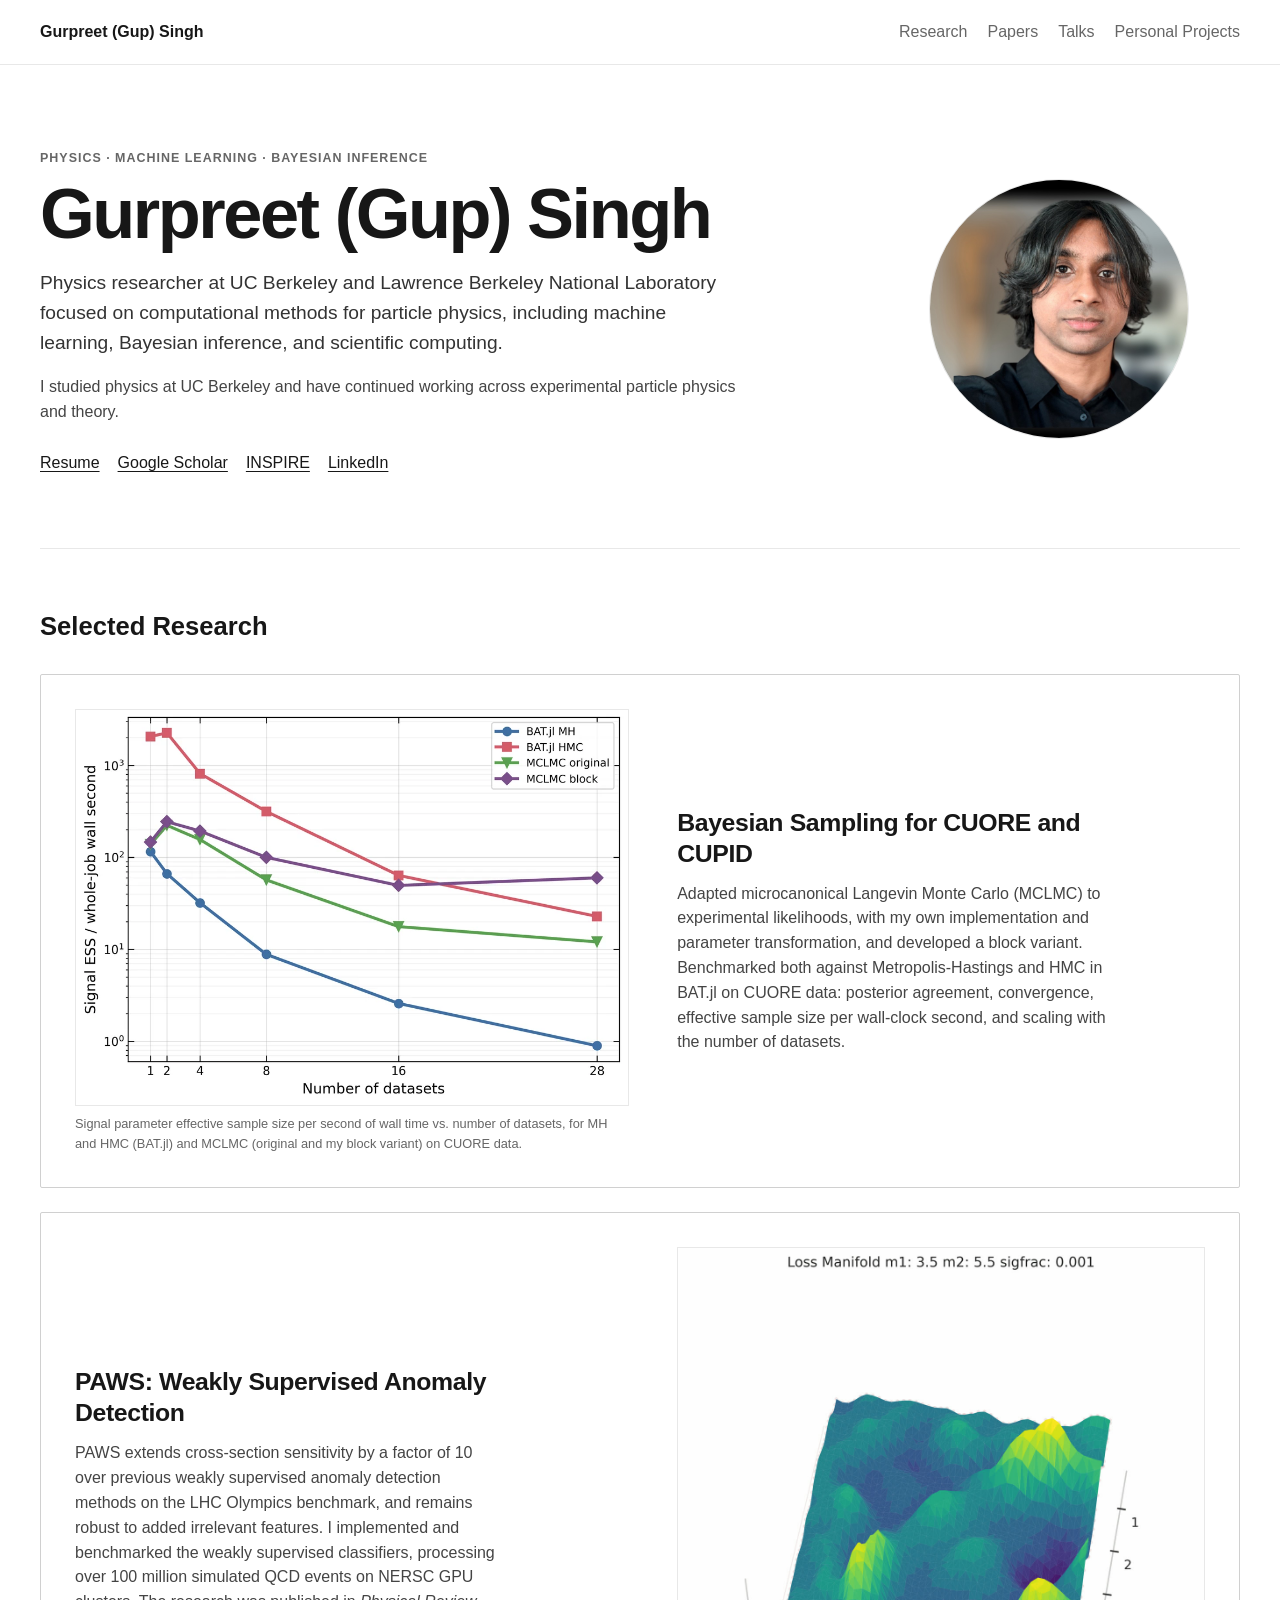
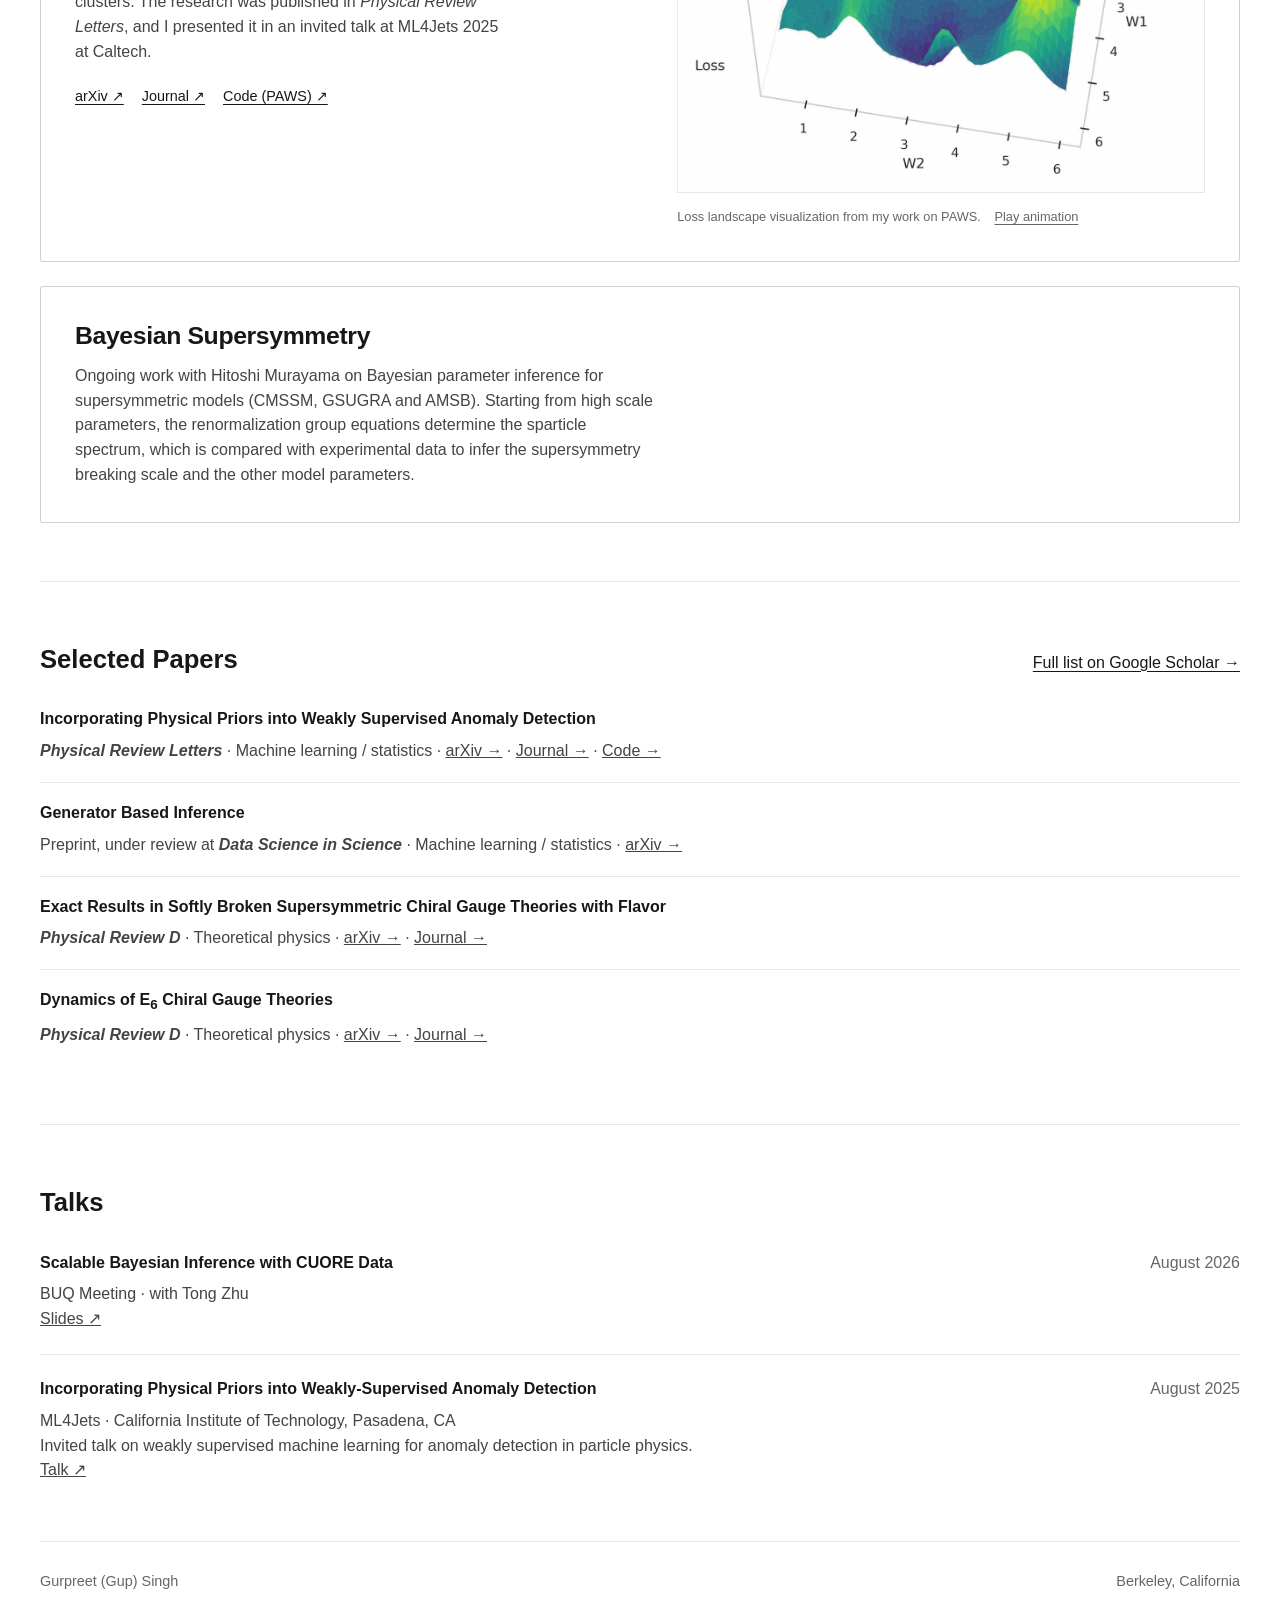
==== index.html @ 2a0e3ff2 "Update homepage: intro, research blocks, paper links, talks" ====
<!doctype html>
<html lang="en">
<head>
  <meta charset="utf-8">
  <meta name="viewport" content="width=device-width, initial-scale=1">
  <title>Gurpreet (Gup) Singh</title>
  <meta name="description" content="Gurpreet (Gup) Singh — physics researcher working on machine learning, Bayesian inference, and scientific computing.">
  <link rel="stylesheet" href="styles.css">
</head>
<body>
  <header class="site-header">
    <div class="wrap nav">
      <a class="name" href="index.html">Gurpreet (Gup) Singh</a>
      <nav>
        <a href="#research">Research</a>
        <a href="#publications">Papers</a>
        <a href="#talks">Talks</a>
        <a href="projects.html">Personal Projects</a>
      </nav>
    </div>
  </header>

  <main>
    <section class="hero wrap">
      <div class="hero-text">
        <p class="eyebrow">Physics · Machine Learning · Bayesian Inference</p>
        <h1>Gurpreet (Gup) Singh</h1>
        <p class="lede">Physics researcher at UC Berkeley and Lawrence Berkeley National Laboratory focused on computational methods for particle physics, including machine learning, Bayesian inference, and scientific computing.</p>
        <p class="bio">I studied physics at UC Berkeley and have continued working across experimental particle physics and theory.</p>
        <div class="links">
          <a href="resume.pdf">Resume</a>
          <a href="https://scholar.google.com/citations?user=t5-7yvoAAAAJ&hl=en" target="_blank" rel="noreferrer">Google Scholar</a>
          <a href="https://inspirehep.net/authors/2796874?ui-citation-summary=true" target="_blank" rel="noreferrer">INSPIRE</a>
          <a href="https://www.linkedin.com/in/gupsingh/" target="_blank" rel="noreferrer">LinkedIn</a>
        </div>
      </div>
      <div class="portrait-wrap">
        <img class="portrait" src="assets/profile_picture.jpeg" alt="Gurpreet (Gup) Singh">
      </div>
    </section>

    <section class="section wrap" id="research">
      <h2>Selected Research</h2>
      <div class="research-list">
        <article class="research-item">
          <figure class="research-media research-media-figure">
            <picture>
              <source srcset="assets/cupid-scaling.webp" type="image/webp">
              <img src="assets/cupid-scaling.png" alt="Log-scale plot of signal effective sample size per wall-clock second against number of datasets (1 to 28) for four samplers. HMC is highest up to 16 datasets, the MCLMC block variant is the flattest and highest at 28, and Metropolis–Hastings is lowest throughout." width="1000" height="714" loading="lazy">
            </picture>
            <figcaption>Signal parameter effective sample size per second of wall time vs. number of datasets, for MH and HMC (BAT.jl) and MCLMC (original and my block variant) on CUORE data.</figcaption>
          </figure>
          <div class="research-copy">
            <h3>Bayesian Sampling for CUORE and CUPID</h3>
            <p>Adapted microcanonical Langevin Monte Carlo (MCLMC) to experimental likelihoods, with my own implementation and parameter transformation, and developed a block variant. Benchmarked both against Metropolis-Hastings and HMC in BAT.jl on CUORE data: posterior agreement, convergence, effective sample size per wall-clock second, and scaling with the number of datasets.</p>
          </div>
        </article>

        <article class="research-item research-item-reverse">
          <figure class="research-media research-media-figure">
            <video id="paws-fig" autoplay muted loop playsinline preload="metadata" poster="assets/paws-loss-landscape-poster.jpg" width="1200" height="1240" aria-label="Loss-landscape visualization from my work on PAWS: a 3D loss surface over weights W1 and W2.">
              <source src="assets/paws-loss-landscape.mp4" type="video/mp4">
            </video>
            <figcaption>Loss landscape visualization from my work on PAWS.
              <button type="button" id="paws-toggle" aria-pressed="false">Pause animation</button>
            </figcaption>
          </figure>
          <div class="research-copy">
            <h3>PAWS: Weakly Supervised Anomaly Detection</h3>
            <p>PAWS extends cross-section sensitivity by a factor of 10 over previous weakly supervised anomaly detection methods on the LHC Olympics benchmark, and remains robust to added irrelevant features. I implemented and benchmarked the weakly supervised classifiers, processing over 100 million simulated QCD events on NERSC GPU clusters. The research was published in <em>Physical Review Letters</em>, and I presented it in an invited talk at ML4Jets 2025 at Caltech.</p>
            <div class="research-links">
              <a href="https://arxiv.org/abs/2405.08889" target="_blank" rel="noreferrer">arXiv ↗</a>
              <a href="https://journals.aps.org/prl/abstract/10.1103/8259-wt5p" target="_blank" rel="noreferrer">Journal ↗</a>
              <a href="https://github.com/stanford-ai4physics/PAWS" target="_blank" rel="noreferrer">Code (PAWS) ↗</a>
            </div>
          </div>
        </article>

        <article class="research-item research-item-text">
          <div class="research-copy">
            <h3>Bayesian Supersymmetry</h3>
            <p>Ongoing work with Hitoshi Murayama on Bayesian parameter inference for supersymmetric models (CMSSM, GSUGRA and AMSB). Starting from high scale parameters, the renormalization group equations determine the sparticle spectrum, which is compared with experimental data to infer the supersymmetry breaking scale and the other model parameters.</p>
          </div>
        </article>
      </div>
    </section>

    <section class="section wrap" id="publications">
      <div class="section-heading">
        <h2>Selected Papers</h2>
        <a class="small-link" href="https://scholar.google.com/citations?user=t5-7yvoAAAAJ&hl=en" target="_blank" rel="noreferrer">Full list on Google Scholar →</a>
      </div>
      <div class="pub-list">
        <article class="pub">
          <h3>Incorporating Physical Priors into Weakly Supervised Anomaly Detection</h3>
          <p><strong><em>Physical Review Letters</em></strong> · Machine learning / statistics · <a href="https://arxiv.org/abs/2405.08889" target="_blank" rel="noreferrer">arXiv →</a> · <a href="https://journals.aps.org/prl/abstract/10.1103/8259-wt5p" target="_blank" rel="noreferrer">Journal →</a> · <a href="https://github.com/stanford-ai4physics/PAWS" target="_blank" rel="noreferrer">Code →</a></p>
        </article>
        <article class="pub">
          <h3>Generator Based Inference</h3>
          <p>Preprint, under review at <strong><em>Data Science in Science</em></strong> · Machine learning / statistics · <a href="https://arxiv.org/abs/2506.00119" target="_blank" rel="noreferrer">arXiv →</a></p>
        </article>
        <article class="pub">
          <h3>Exact Results in Softly Broken Supersymmetric Chiral Gauge Theories with Flavor</h3>
          <p><strong><em>Physical Review D</em></strong> · Theoretical physics · <a href="https://arxiv.org/pdf/2503.08772" target="_blank" rel="noreferrer">arXiv →</a> · <a href="https://journals.aps.org/prd/abstract/10.1103/wvb3-gybj" target="_blank" rel="noreferrer">Journal →</a></p>
        </article>
        <article class="pub">
          <h3>Dynamics of E<sub>6</sub> Chiral Gauge Theories</h3>
          <p><strong><em>Physical Review D</em></strong> · Theoretical physics · <a href="https://arxiv.org/pdf/2505.07931" target="_blank" rel="noreferrer">arXiv →</a> · <a href="https://journals.aps.org/prd/abstract/10.1103/cksl-66x7" target="_blank" rel="noreferrer">Journal →</a></p>
        </article>
      </div>
    </section>

    <section class="section wrap" id="talks">
      <h2>Talks</h2>
      <article class="talk">
        <div>
          <h3>Scalable Bayesian Inference with CUORE Data</h3>
          <p>BUQ Meeting · with Tong Zhu</p>
          <p><a href="https://conferences.lbl.gov/event/2545/contributions/12421/attachments/6417/6991/BUQ_2608.pdf" target="_blank" rel="noreferrer">Slides ↗</a></p>
        </div>
        <time datetime="2026-08">August 2026</time>
      </article>
      <article class="talk">
        <div>
          <h3>Incorporating Physical Priors into Weakly-Supervised Anomaly Detection</h3>
          <p>ML4Jets · California Institute of Technology, Pasadena, CA</p>
          <p>Invited talk on weakly supervised machine learning for anomaly detection in particle physics.</p>
          <p><a href="https://indico.cern.ch/event/1526677/timetable/?print=1&amp;view=standard#58-incorporating-physical-prio" target="_blank" rel="noreferrer">Talk ↗</a></p>
        </div>
        <time datetime="2025-08">August 2025</time>
      </article>
    </section>

  </main>

  <footer class="wrap footer">
    <span>Gurpreet (Gup) Singh</span>
    <span>Berkeley, California</span>
  </footer>
  <script>
    (function () {
      var video = document.getElementById('paws-fig');
      var btn = document.getElementById('paws-toggle');
      if (!video || !btn) return;
      function sync() {
        var paused = video.paused;
        btn.textContent = paused ? 'Play animation' : 'Pause animation';
        btn.setAttribute('aria-pressed', paused ? 'true' : 'false');
      }
      if (window.matchMedia && matchMedia('(prefers-reduced-motion: reduce)').matches) {
        video.removeAttribute('autoplay');
        video.pause();
      }
      btn.addEventListener('click', function () {
        if (video.paused) { video.play(); } else { video.pause(); }
      });
      video.addEventListener('play', sync);
      video.addEventListener('pause', sync);
      sync();
    })();
  </script>
</body>
</html>
---- styles.css ----
:root{--bg:#fff;--text:#171717;--muted:#666;--line:#e8e8e8;--soft:#f7f7f7;--max:1200px}
*{box-sizing:border-box}html{scroll-behavior:smooth}body{margin:0;background:var(--bg);color:var(--text);font-family:Arial,Helvetica,sans-serif;line-height:1.55}a{color:inherit}.wrap{width:min(calc(100% - 40px),var(--max));margin:0 auto}.site-header{position:sticky;top:0;background:rgba(255,255,255,.94);backdrop-filter:blur(10px);border-bottom:1px solid var(--line);z-index:10}.nav{min-height:64px;display:flex;align-items:center;justify-content:space-between;gap:24px}.name{text-decoration:none;font-weight:700}nav{display:flex;gap:20px;flex-wrap:wrap}nav a{text-decoration:none;color:var(--muted)}nav a:hover,nav a[aria-current=page]{color:var(--text)}.hero{display:grid;grid-template-columns:1.5fr .7fr;gap:64px;align-items:center;padding:84px 0 72px}.eyebrow{margin:0 0 10px;text-transform:uppercase;letter-spacing:.08em;font-size:.78rem;color:var(--muted);font-weight:700}h1{margin:0 0 18px;font-size:clamp(2.5rem,6vw,4.4rem);line-height:1.02;letter-spacing:-.035em}.lede{margin:0;max-width:700px;font-size:1.2rem;color:#333}.links{display:flex;gap:18px;flex-wrap:wrap;margin-top:26px}.links a,.small-link{text-underline-offset:3px}.portrait-wrap{text-align:center}.portrait{width:min(260px,100%);aspect-ratio:1;object-fit:cover;border-radius:50%;border:1px solid var(--line)}.photo-note{margin:10px 0 0;font-size:.76rem;color:var(--muted)}.section{padding:58px 0;border-top:1px solid var(--line)}.section h2{margin:0 0 28px;font-size:1.6rem}.section-heading{display:flex;justify-content:space-between;align-items:baseline;gap:20px}.research-list{display:grid;gap:24px}.research-item{display:grid;grid-template-columns:minmax(0,1.05fr) minmax(0,1fr);gap:48px;align-items:center;padding:34px;border:1px solid #d0d0d0;border-radius:2px}.research-item-reverse .research-media{order:2}.research-media{display:grid;place-items:center;overflow:hidden;aspect-ratio:16/10;background:var(--soft);border:1px solid var(--line);color:var(--muted);font-size:.82rem}.research-media img{display:block;width:100%;height:100%;object-fit:contain}.research-copy{max-width:430px}.research-kicker{margin:0 0 8px;color:var(--muted);font-size:.75rem;font-weight:700;letter-spacing:.08em;text-transform:uppercase}.research-copy h3{margin:0 0 12px;font-size:clamp(1.25rem,2.5vw,1.55rem);line-height:1.25;letter-spacing:-.015em}.research-copy>p:not(.research-kicker){margin:0;color:#444}.research-links{display:flex;gap:18px;flex-wrap:wrap;margin-top:20px;font-size:.9rem}.research-links a{text-underline-offset:3px}.pub h3,.talk h3{margin:0 0 7px;font-size:1rem}.pub p,.talk p{margin:0;color:#444}.pub-list{display:grid}.pub{padding:18px 0;border-top:1px solid var(--line)}.pub:first-child{border-top:0;padding-top:0}.talk{display:flex;justify-content:space-between;gap:30px}.talk time{white-space:nowrap;color:var(--muted)}.bio{max-width:760px;font-size:1.08rem;margin:0}.projects-main{min-height:calc(100vh - 150px);padding:96px 0}.projects-main h1{margin-bottom:40px}.coming-soon{max-width:680px;padding:34px;border:1px solid var(--line);background:var(--soft);border-radius:12px}.coming-soon h2{margin-top:0}.button-link{display:inline-block;margin-top:12px;text-underline-offset:3px}.footer{padding:28px 0 40px;border-top:1px solid var(--line);display:flex;justify-content:space-between;gap:20px;color:var(--muted);font-size:.9rem}@media(max-width:760px){.nav{align-items:flex-start;flex-direction:column;padding:14px 0}.hero{grid-template-columns:1fr;gap:36px;padding-top:56px}.portrait-wrap{order:-1;text-align:left}.portrait{width:160px}.research-item{grid-template-columns:1fr;gap:24px;padding:22px}.research-item-reverse .research-media{order:0}.research-copy{max-width:none}.section-heading,.talk,.footer{flex-direction:column;align-items:flex-start}}
.hero-text .bio{max-width:700px;margin:18px 0 0;font-size:1rem;color:#444}
.research-media-figure{margin:0;display:block;aspect-ratio:auto;background:#fff;border:0;text-align:left}
.research-media-figure img,.research-media-figure video{width:100%;height:auto;max-height:560px;object-fit:contain;border:1px solid var(--line)}
.research-media-figure figcaption{margin-top:8px;font-size:.8rem;color:var(--muted)}
.research-media-figure button{margin-left:10px;padding:0;border:0;background:none;font:inherit;color:inherit;text-decoration:underline;text-underline-offset:3px;cursor:pointer}
.talk+.talk{margin-top:22px;padding-top:22px;border-top:1px solid var(--line)}
.research-item-text{display:block}.research-item-text .research-copy{max-width:65ch}
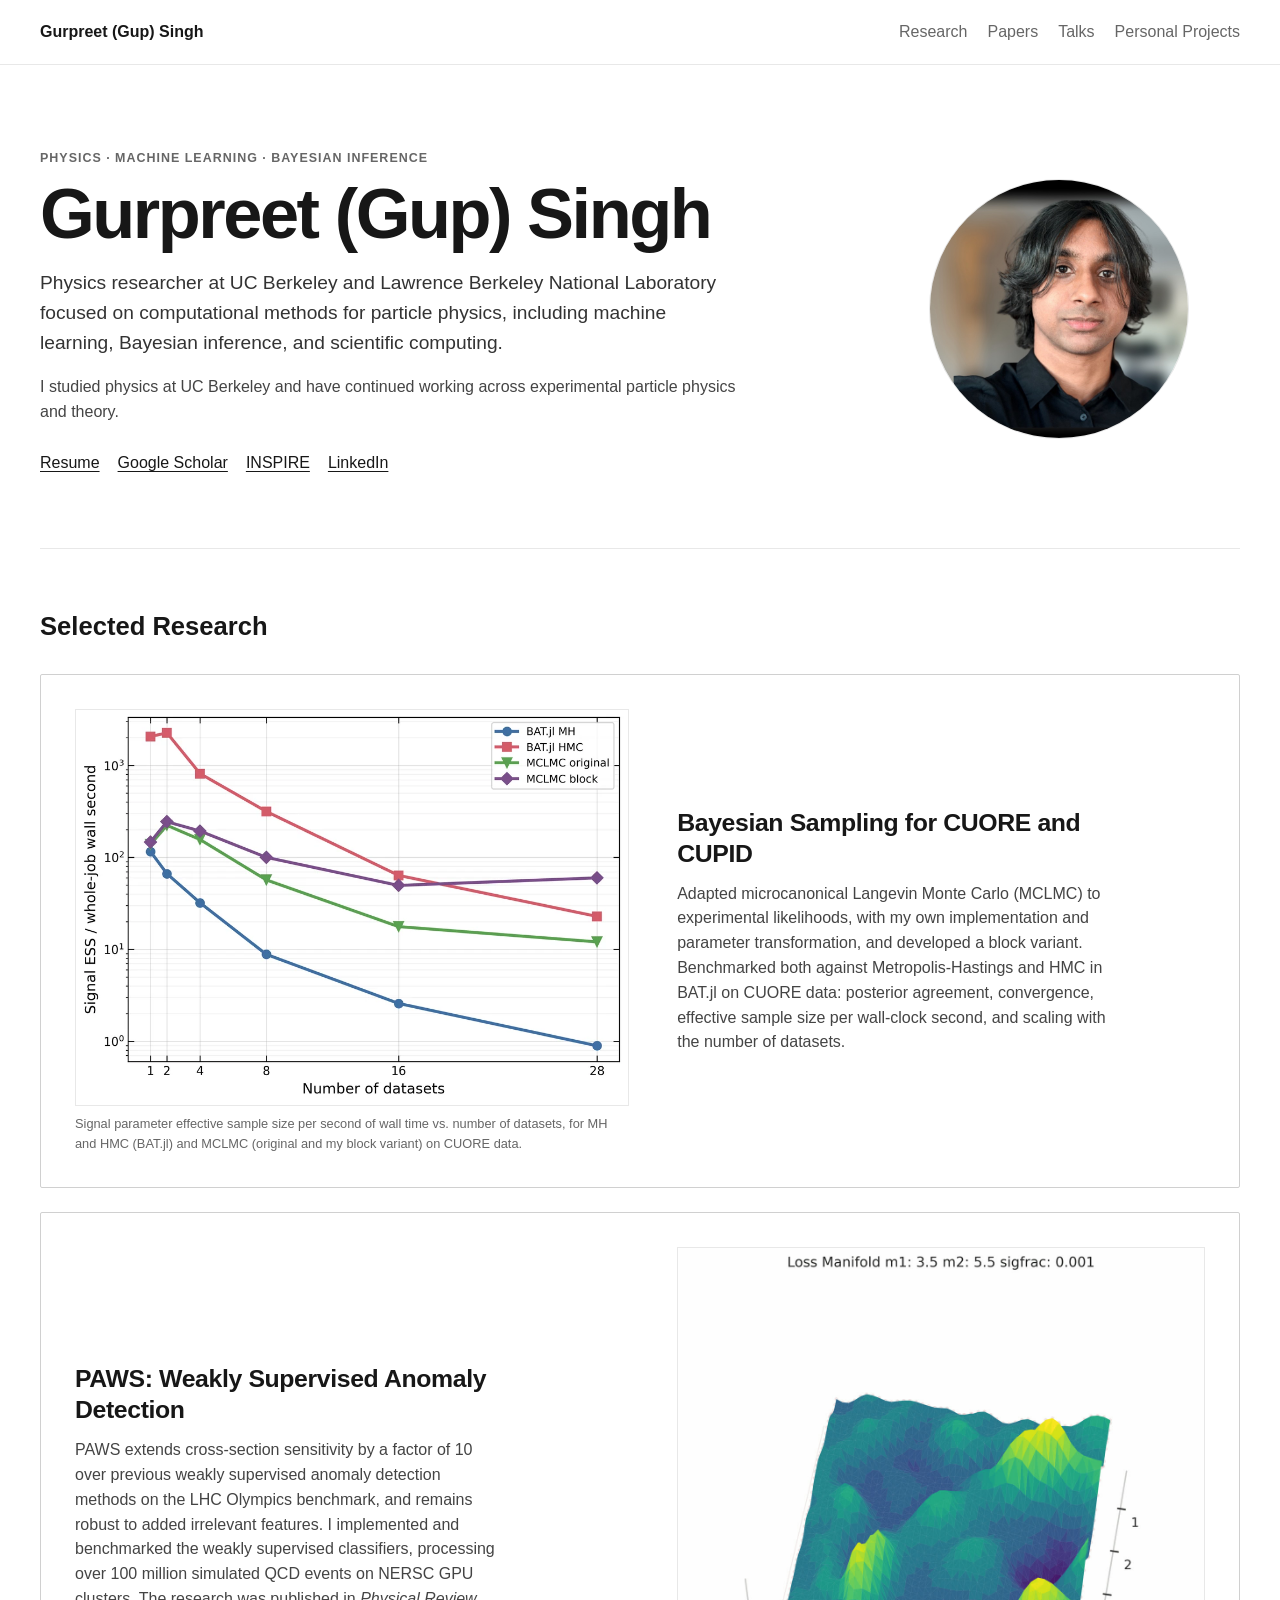
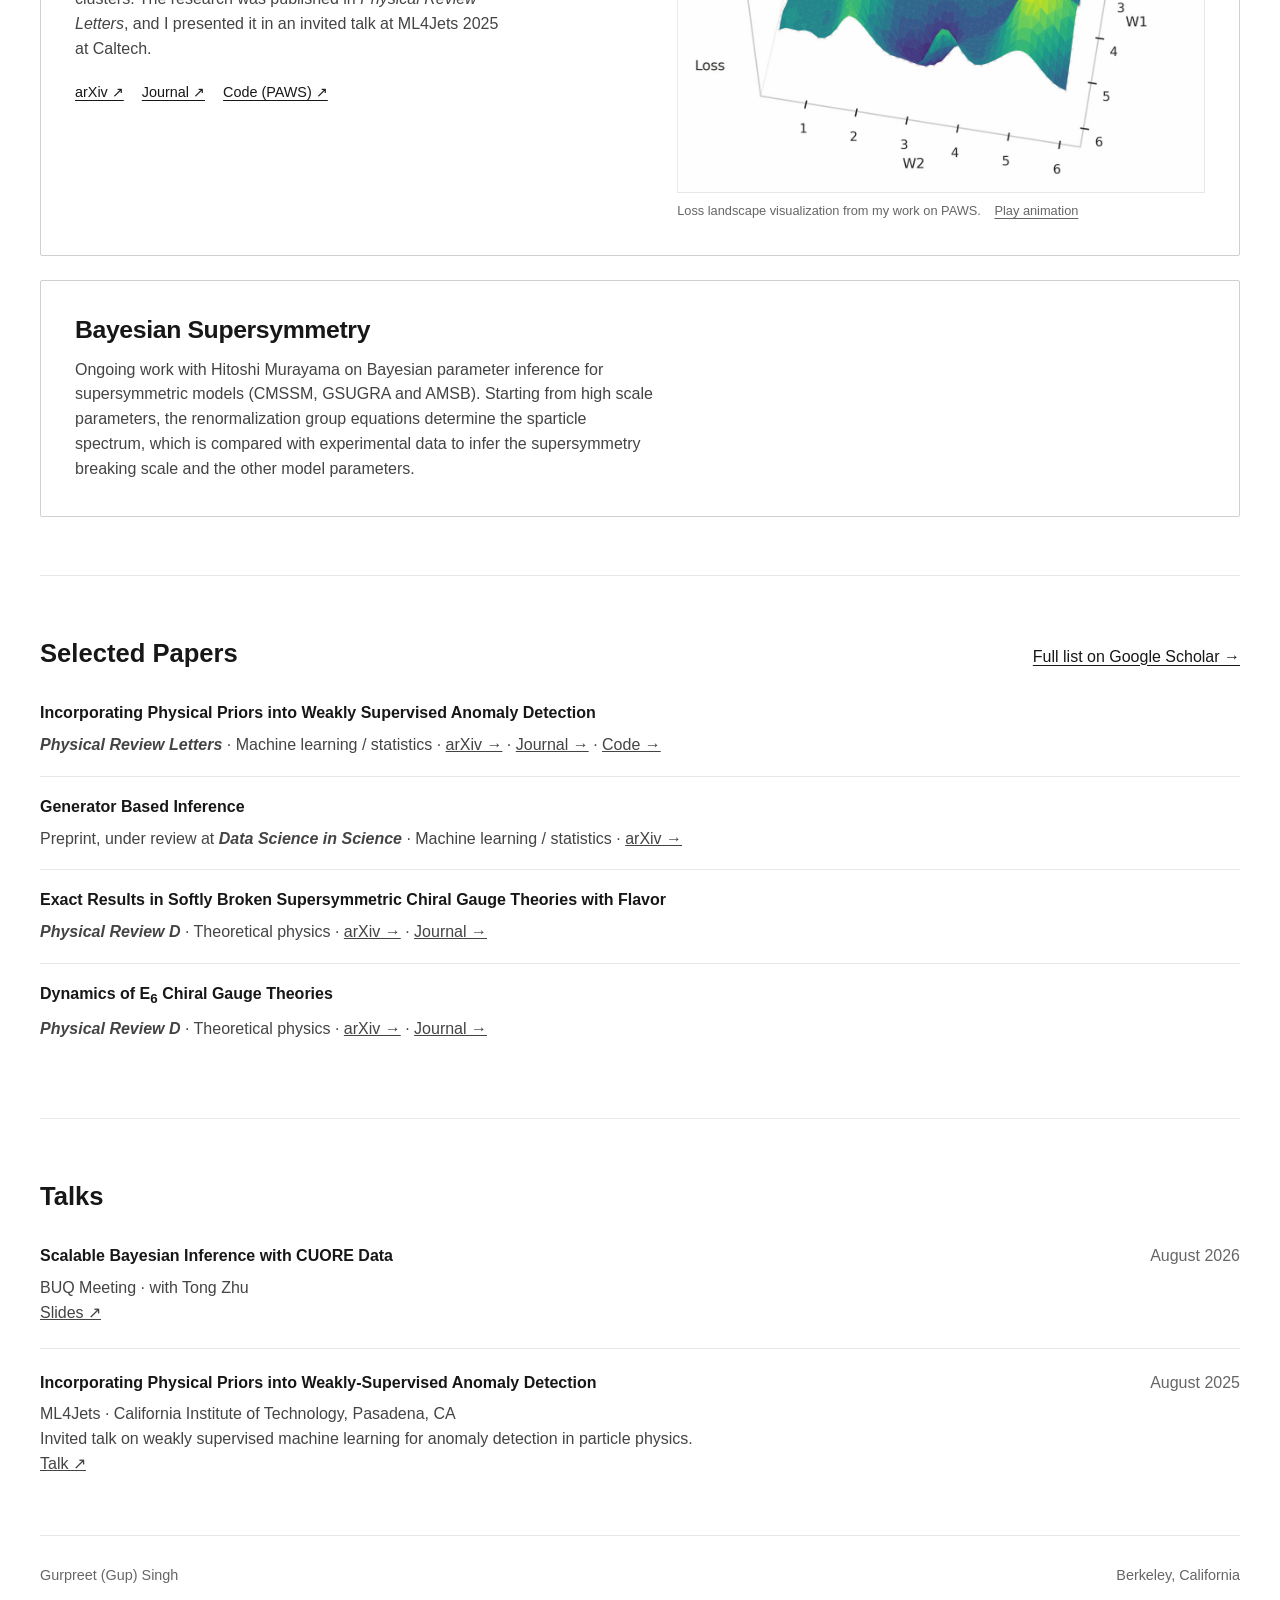
==== commit 205ff6b3: "Remove header blur; pause PAWS video when offscreen" ====
--- a/index.html
+++ b/index.html
@@ -147,13 +147,21 @@
         btn.textContent = paused ? 'Play animation' : 'Pause animation';
         btn.setAttribute('aria-pressed', paused ? 'true' : 'false');
       }
-      if (window.matchMedia && matchMedia('(prefers-reduced-motion: reduce)').matches) {
+      var reduced = window.matchMedia && matchMedia('(prefers-reduced-motion: reduce)').matches;
+      var userPaused = reduced;
+      if (reduced) {
         video.removeAttribute('autoplay');
         video.pause();
       }
       btn.addEventListener('click', function () {
-        if (video.paused) { video.play(); } else { video.pause(); }
+        if (video.paused) { userPaused = false; video.play(); } else { userPaused = true; video.pause(); }
       });
+      if ('IntersectionObserver' in window) {
+        new IntersectionObserver(function (entries) {
+          if (!entries[0].isIntersecting) { video.pause(); }
+          else if (!userPaused) { video.play(); }
+        }).observe(video);
+      }
       video.addEventListener('play', sync);
       video.addEventListener('pause', sync);
       sync();
--- a/styles.css
+++ b/styles.css
@@ -1,8 +1,9 @@
 :root{--bg:#fff;--text:#171717;--muted:#666;--line:#e8e8e8;--soft:#f7f7f7;--max:1200px}
-*{box-sizing:border-box}html{scroll-behavior:smooth}body{margin:0;background:var(--bg);color:var(--text);font-family:Arial,Helvetica,sans-serif;line-height:1.55}a{color:inherit}.wrap{width:min(calc(100% - 40px),var(--max));margin:0 auto}.site-header{position:sticky;top:0;background:rgba(255,255,255,.94);backdrop-filter:blur(10px);border-bottom:1px solid var(--line);z-index:10}.nav{min-height:64px;display:flex;align-items:center;justify-content:space-between;gap:24px}.name{text-decoration:none;font-weight:700}nav{display:flex;gap:20px;flex-wrap:wrap}nav a{text-decoration:none;color:var(--muted)}nav a:hover,nav a[aria-current=page]{color:var(--text)}.hero{display:grid;grid-template-columns:1.5fr .7fr;gap:64px;align-items:center;padding:84px 0 72px}.eyebrow{margin:0 0 10px;text-transform:uppercase;letter-spacing:.08em;font-size:.78rem;color:var(--muted);font-weight:700}h1{margin:0 0 18px;font-size:clamp(2.5rem,6vw,4.4rem);line-height:1.02;letter-spacing:-.035em}.lede{margin:0;max-width:700px;font-size:1.2rem;color:#333}.links{display:flex;gap:18px;flex-wrap:wrap;margin-top:26px}.links a,.small-link{text-underline-offset:3px}.portrait-wrap{text-align:center}.portrait{width:min(260px,100%);aspect-ratio:1;object-fit:cover;border-radius:50%;border:1px solid var(--line)}.photo-note{margin:10px 0 0;font-size:.76rem;color:var(--muted)}.section{padding:58px 0;border-top:1px solid var(--line)}.section h2{margin:0 0 28px;font-size:1.6rem}.section-heading{display:flex;justify-content:space-between;align-items:baseline;gap:20px}.research-list{display:grid;gap:24px}.research-item{display:grid;grid-template-columns:minmax(0,1.05fr) minmax(0,1fr);gap:48px;align-items:center;padding:34px;border:1px solid #d0d0d0;border-radius:2px}.research-item-reverse .research-media{order:2}.research-media{display:grid;place-items:center;overflow:hidden;aspect-ratio:16/10;background:var(--soft);border:1px solid var(--line);color:var(--muted);font-size:.82rem}.research-media img{display:block;width:100%;height:100%;object-fit:contain}.research-copy{max-width:430px}.research-kicker{margin:0 0 8px;color:var(--muted);font-size:.75rem;font-weight:700;letter-spacing:.08em;text-transform:uppercase}.research-copy h3{margin:0 0 12px;font-size:clamp(1.25rem,2.5vw,1.55rem);line-height:1.25;letter-spacing:-.015em}.research-copy>p:not(.research-kicker){margin:0;color:#444}.research-links{display:flex;gap:18px;flex-wrap:wrap;margin-top:20px;font-size:.9rem}.research-links a{text-underline-offset:3px}.pub h3,.talk h3{margin:0 0 7px;font-size:1rem}.pub p,.talk p{margin:0;color:#444}.pub-list{display:grid}.pub{padding:18px 0;border-top:1px solid var(--line)}.pub:first-child{border-top:0;padding-top:0}.talk{display:flex;justify-content:space-between;gap:30px}.talk time{white-space:nowrap;color:var(--muted)}.bio{max-width:760px;font-size:1.08rem;margin:0}.projects-main{min-height:calc(100vh - 150px);padding:96px 0}.projects-main h1{margin-bottom:40px}.coming-soon{max-width:680px;padding:34px;border:1px solid var(--line);background:var(--soft);border-radius:12px}.coming-soon h2{margin-top:0}.button-link{display:inline-block;margin-top:12px;text-underline-offset:3px}.footer{padding:28px 0 40px;border-top:1px solid var(--line);display:flex;justify-content:space-between;gap:20px;color:var(--muted);font-size:.9rem}@media(max-width:760px){.nav{align-items:flex-start;flex-direction:column;padding:14px 0}.hero{grid-template-columns:1fr;gap:36px;padding-top:56px}.portrait-wrap{order:-1;text-align:left}.portrait{width:160px}.research-item{grid-template-columns:1fr;gap:24px;padding:22px}.research-item-reverse .research-media{order:0}.research-copy{max-width:none}.section-heading,.talk,.footer{flex-direction:column;align-items:flex-start}}
+*{box-sizing:border-box}html{scroll-behavior:smooth}body{margin:0;background:var(--bg);color:var(--text);font-family:Arial,Helvetica,sans-serif;line-height:1.55}a{color:inherit}.wrap{width:min(calc(100% - 40px),var(--max));margin:0 auto}.site-header{position:sticky;top:0;background:#fff;border-bottom:1px solid var(--line);z-index:10}.nav{min-height:64px;display:flex;align-items:center;justify-content:space-between;gap:24px}.name{text-decoration:none;font-weight:700}nav{display:flex;gap:20px;flex-wrap:wrap}nav a{text-decoration:none;color:var(--muted)}nav a:hover,nav a[aria-current=page]{color:var(--text)}.hero{display:grid;grid-template-columns:1.5fr .7fr;gap:64px;align-items:center;padding:84px 0 72px}.eyebrow{margin:0 0 10px;text-transform:uppercase;letter-spacing:.08em;font-size:.78rem;color:var(--muted);font-weight:700}h1{margin:0 0 18px;font-size:clamp(2.5rem,6vw,4.4rem);line-height:1.02;letter-spacing:-.035em}.lede{margin:0;max-width:700px;font-size:1.2rem;color:#333}.links{display:flex;gap:18px;flex-wrap:wrap;margin-top:26px}.links a,.small-link{text-underline-offset:3px}.portrait-wrap{text-align:center}.portrait{width:min(260px,100%);aspect-ratio:1;object-fit:cover;border-radius:50%;border:1px solid var(--line)}.photo-note{margin:10px 0 0;font-size:.76rem;color:var(--muted)}.section{padding:58px 0;border-top:1px solid var(--line)}.section h2{margin:0 0 28px;font-size:1.6rem}.section-heading{display:flex;justify-content:space-between;align-items:baseline;gap:20px}.research-list{display:grid;gap:24px}.research-item{display:grid;grid-template-columns:minmax(0,1.05fr) minmax(0,1fr);gap:48px;align-items:center;padding:34px;border:1px solid #d0d0d0;border-radius:2px}.research-item-reverse .research-media{order:2}.research-media{display:grid;place-items:center;overflow:hidden;aspect-ratio:16/10;background:var(--soft);border:1px solid var(--line);color:var(--muted);font-size:.82rem}.research-media img{display:block;width:100%;height:100%;object-fit:contain}.research-copy{max-width:430px}.research-kicker{margin:0 0 8px;color:var(--muted);font-size:.75rem;font-weight:700;letter-spacing:.08em;text-transform:uppercase}.research-copy h3{margin:0 0 12px;font-size:clamp(1.25rem,2.5vw,1.55rem);line-height:1.25;letter-spacing:-.015em}.research-copy>p:not(.research-kicker){margin:0;color:#444}.research-links{display:flex;gap:18px;flex-wrap:wrap;margin-top:20px;font-size:.9rem}.research-links a{text-underline-offset:3px}.pub h3,.talk h3{margin:0 0 7px;font-size:1rem}.pub p,.talk p{margin:0;color:#444}.pub-list{display:grid}.pub{padding:18px 0;border-top:1px solid var(--line)}.pub:first-child{border-top:0;padding-top:0}.talk{display:flex;justify-content:space-between;gap:30px}.talk time{white-space:nowrap;color:var(--muted)}.bio{max-width:760px;font-size:1.08rem;margin:0}.projects-main{min-height:calc(100vh - 150px);padding:96px 0}.projects-main h1{margin-bottom:40px}.coming-soon{max-width:680px;padding:34px;border:1px solid var(--line);background:var(--soft);border-radius:12px}.coming-soon h2{margin-top:0}.button-link{display:inline-block;margin-top:12px;text-underline-offset:3px}.footer{padding:28px 0 40px;border-top:1px solid var(--line);display:flex;justify-content:space-between;gap:20px;color:var(--muted);font-size:.9rem}@media(max-width:760px){.nav{align-items:flex-start;flex-direction:column;padding:14px 0}.hero{grid-template-columns:1fr;gap:36px;padding-top:56px}.portrait-wrap{order:-1;text-align:left}.portrait{width:160px}.research-item{grid-template-columns:1fr;gap:24px;padding:22px}.research-item-reverse .research-media{order:0}.research-copy{max-width:none}.section-heading,.talk,.footer{flex-direction:column;align-items:flex-start}}
 .hero-text .bio{max-width:700px;margin:18px 0 0;font-size:1rem;color:#444}
 .research-media-figure{margin:0;display:block;aspect-ratio:auto;background:#fff;border:0;text-align:left}
-.research-media-figure img,.research-media-figure video{width:100%;height:auto;max-height:560px;object-fit:contain;border:1px solid var(--line)}
+.research-media-figure img,.research-media-figure video{display:block;width:100%;max-width:100%;height:auto;max-height:560px;object-fit:contain;border:1px solid var(--line)}
+.research-media-figure{min-width:0}.research-media-figure video{aspect-ratio:1200/1240;max-height:none;background:#fff}
 .research-media-figure figcaption{margin-top:8px;font-size:.8rem;color:var(--muted)}
 .research-media-figure button{margin-left:10px;padding:0;border:0;background:none;font:inherit;color:inherit;text-decoration:underline;text-underline-offset:3px;cursor:pointer}
 .talk+.talk{margin-top:22px;padding-top:22px;border-top:1px solid var(--line)}
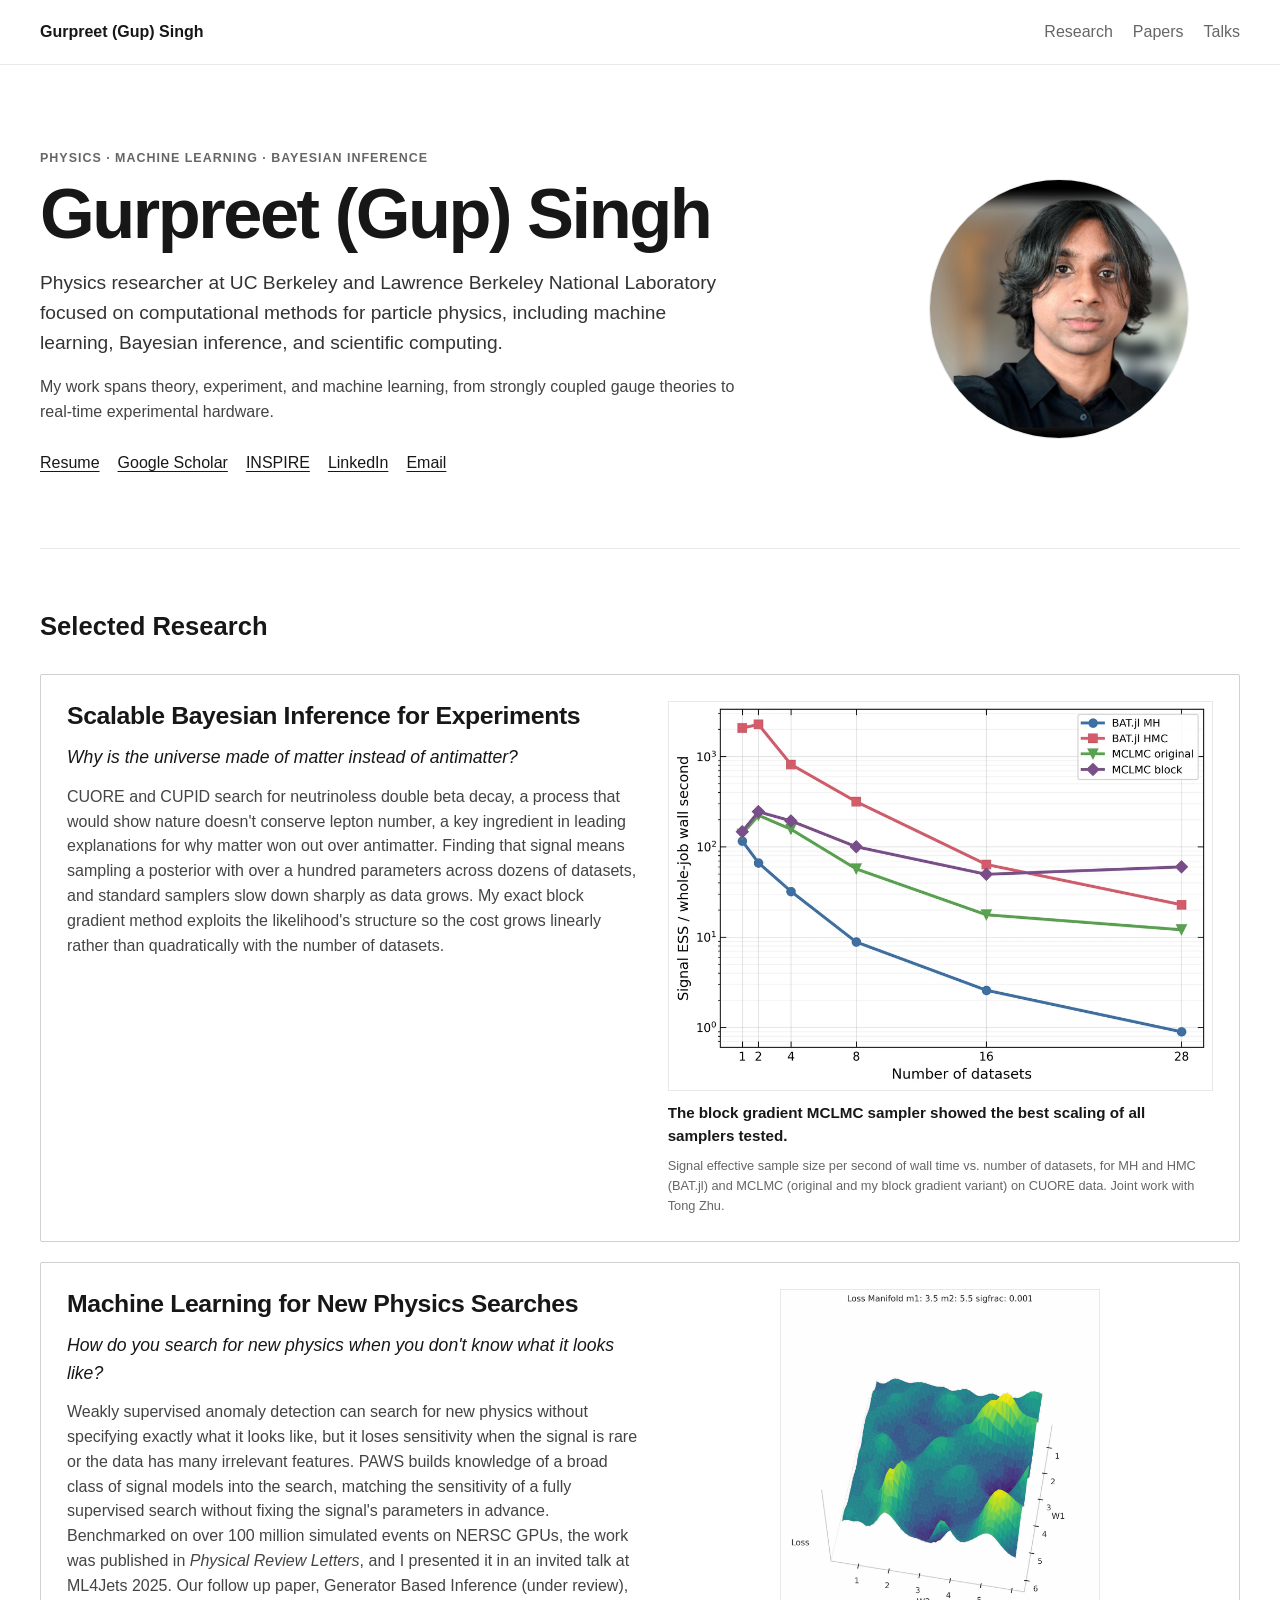
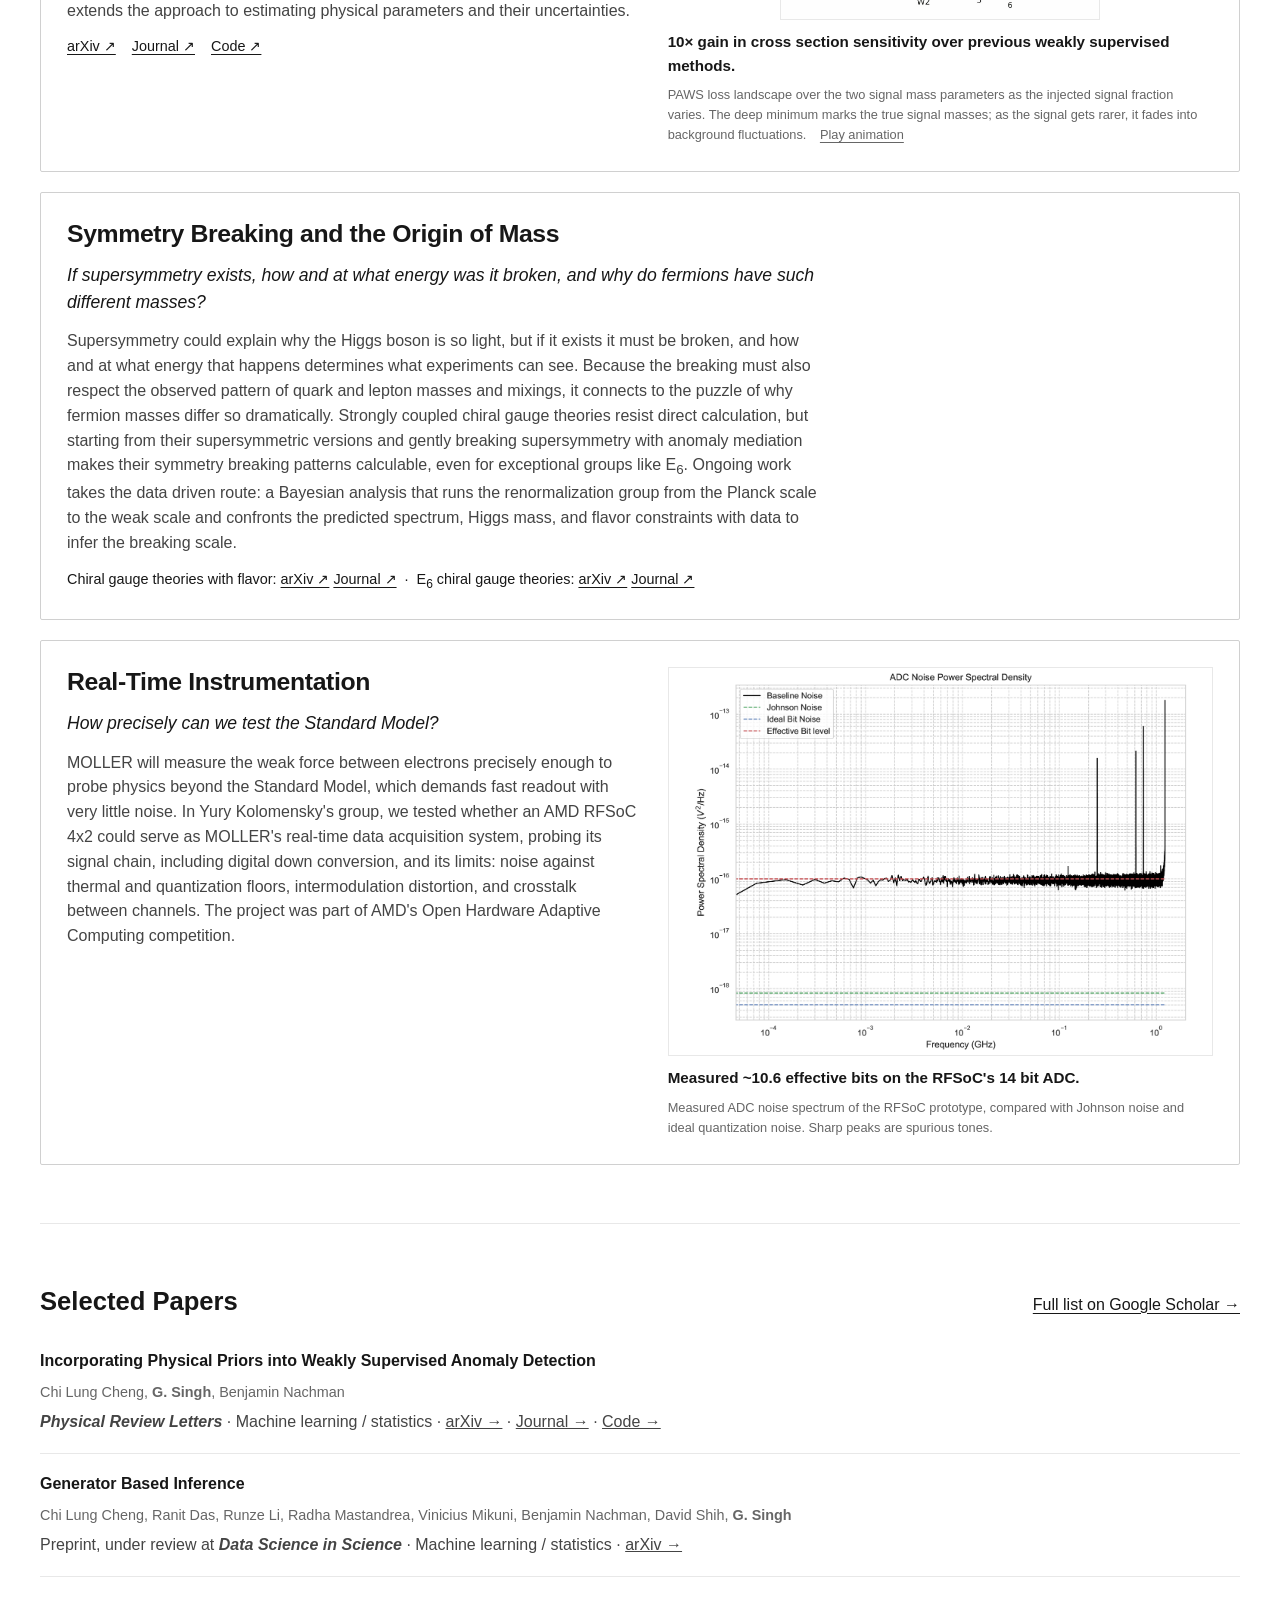
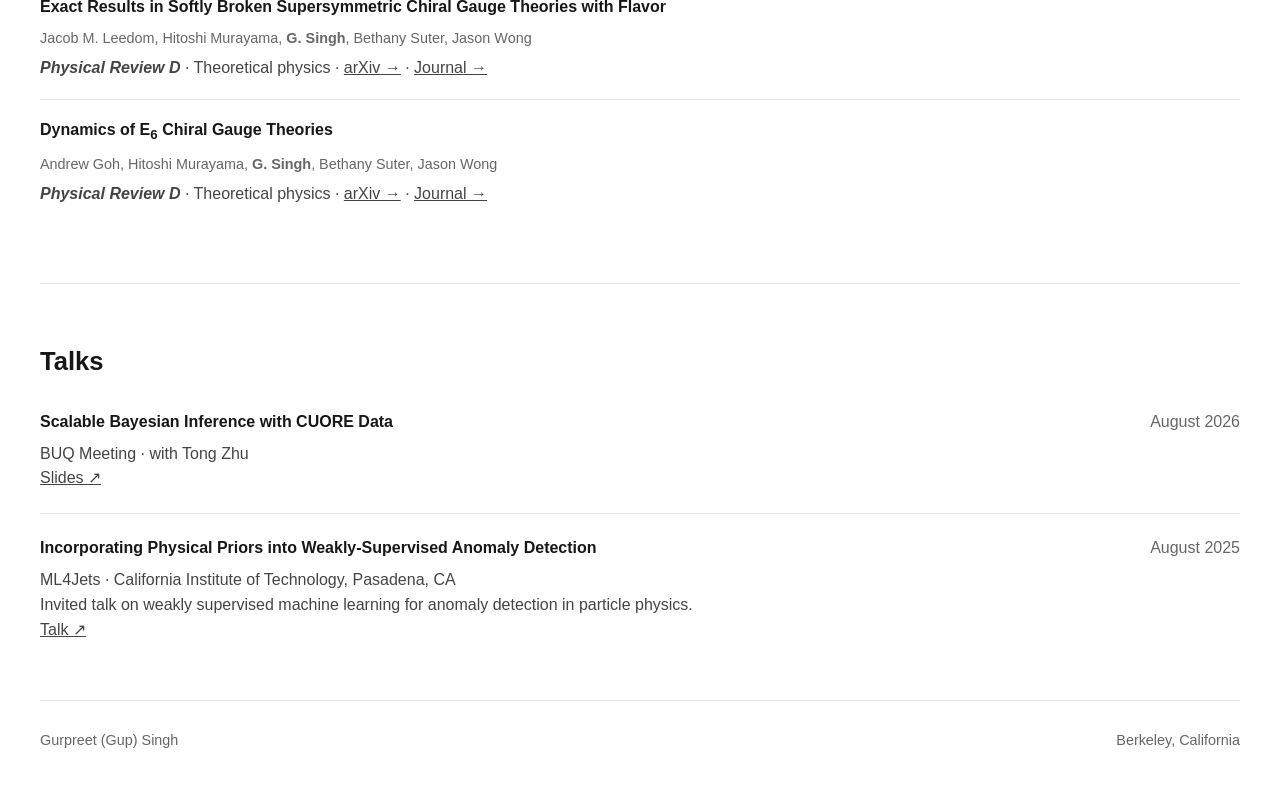
==== commit 74e6ea58: "Update research website and October resume" ====
--- a/index.html
+++ b/index.html
@@ -5,7 +5,7 @@
   <meta name="viewport" content="width=device-width, initial-scale=1">
   <title>Gurpreet (Gup) Singh</title>
   <meta name="description" content="Gurpreet (Gup) Singh — physics researcher working on machine learning, Bayesian inference, and scientific computing.">
-  <link rel="stylesheet" href="styles.css">
+  <link rel="stylesheet" href="styles.css?v=ddf26a7a1e53">
 </head>
 <body>
   <header class="site-header">
@@ -15,7 +15,6 @@
         <a href="#research">Research</a>
         <a href="#publications">Papers</a>
         <a href="#talks">Talks</a>
-        <a href="projects.html">Personal Projects</a>
       </nav>
     </div>
   </header>
@@ -26,12 +25,13 @@
         <p class="eyebrow">Physics · Machine Learning · Bayesian Inference</p>
         <h1>Gurpreet (Gup) Singh</h1>
         <p class="lede">Physics researcher at UC Berkeley and Lawrence Berkeley National Laboratory focused on computational methods for particle physics, including machine learning, Bayesian inference, and scientific computing.</p>
-        <p class="bio">I studied physics at UC Berkeley and have continued working across experimental particle physics and theory.</p>
+        <p class="bio">My work spans theory, experiment, and machine learning, from strongly coupled gauge theories to real-time experimental hardware.</p>
         <div class="links">
           <a href="resume.pdf">Resume</a>
           <a href="https://scholar.google.com/citations?user=t5-7yvoAAAAJ&hl=en" target="_blank" rel="noreferrer">Google Scholar</a>
           <a href="https://inspirehep.net/authors/2796874?ui-citation-summary=true" target="_blank" rel="noreferrer">INSPIRE</a>
           <a href="https://www.linkedin.com/in/gupsingh/" target="_blank" rel="noreferrer">LinkedIn</a>
+          <a href="mailto:gupsingh@berkeley.edu">Email</a>
         </div>
       </div>
       <div class="portrait-wrap">
@@ -42,45 +42,72 @@
     <section class="section wrap" id="research">
       <h2>Selected Research</h2>
       <div class="research-list">
-        <article class="research-item">
+        <article class="research-item research-card">
+          <div class="research-copy">
+            <h3>Scalable Bayesian Inference for Experiments</h3>
+            <p class="research-question"><em>Why is the universe made of matter instead of antimatter?</em></p>
+            <p>CUORE and CUPID search for neutrinoless double beta decay, a process that would show nature doesn't conserve lepton number, a key ingredient in leading explanations for why matter won out over antimatter. Finding that signal means sampling a posterior with over a hundred parameters across dozens of datasets, and standard samplers slow down sharply as data grows. My exact block gradient method exploits the likelihood's structure so the cost grows linearly rather than quadratically with the number of datasets.</p>
+          </div>
           <figure class="research-media research-media-figure">
             <picture>
               <source srcset="assets/cupid-scaling.webp" type="image/webp">
-              <img src="assets/cupid-scaling.png" alt="Log-scale plot of signal effective sample size per wall-clock second against number of datasets (1 to 28) for four samplers. HMC is highest up to 16 datasets, the MCLMC block variant is the flattest and highest at 28, and Metropolis–Hastings is lowest throughout." width="1000" height="714" loading="lazy">
+              <img class="research-plot" src="assets/cupid-scaling.png" alt="Log-scale plot of signal effective sample size per wall-clock second against number of datasets (1 to 28) for four samplers. HMC is highest up to 16 datasets, the MCLMC block variant is the flattest and highest at 28, and Metropolis–Hastings is lowest throughout." width="1000" height="714" loading="lazy">
             </picture>
-            <figcaption>Signal parameter effective sample size per second of wall time vs. number of datasets, for MH and HMC (BAT.jl) and MCLMC (original and my block variant) on CUORE data.</figcaption>
+            <p class="research-key-result"><strong>The block gradient MCLMC sampler showed the best scaling of all samplers tested.</strong></p>
+            <figcaption>Signal effective sample size per second of wall time vs. number of datasets, for MH and HMC (BAT.jl) and MCLMC (original and my block gradient variant) on CUORE data. Joint work with Tong Zhu.</figcaption>
           </figure>
-          <div class="research-copy">
-            <h3>Bayesian Sampling for CUORE and CUPID</h3>
-            <p>Adapted microcanonical Langevin Monte Carlo (MCLMC) to experimental likelihoods, with my own implementation and parameter transformation, and developed a block variant. Benchmarked both against Metropolis-Hastings and HMC in BAT.jl on CUORE data: posterior agreement, convergence, effective sample size per wall-clock second, and scaling with the number of datasets.</p>
-          </div>
-        </article>
-
-        <article class="research-item research-item-reverse">
+        </article>
+
+        <article class="research-item research-card">
+          <div class="research-copy">
+            <h3>Machine Learning for New Physics Searches</h3>
+            <p class="research-question"><em>How do you search for new physics when you don't know what it looks like?</em></p>
+            <p>Weakly supervised anomaly detection can search for new physics without specifying exactly what it looks like, but it loses sensitivity when the signal is rare or the data has many irrelevant features. PAWS builds knowledge of a broad class of signal models into the search, matching the sensitivity of a fully supervised search without fixing the signal's parameters in advance. Benchmarked on over 100 million simulated events on NERSC GPUs, the work was published in <em>Physical Review Letters</em>, and I presented it in an invited talk at ML4Jets 2025. Our follow up paper, Generator Based Inference (under review), extends the approach to estimating physical parameters and their uncertainties.</p>
+            <div class="research-links">
+              <a href="https://arxiv.org/abs/2405.08889" target="_blank" rel="noreferrer">arXiv ↗</a>
+              <a href="https://journals.aps.org/prl/abstract/10.1103/8259-wt5p" target="_blank" rel="noreferrer">Journal ↗</a>
+              <a href="https://github.com/stanford-ai4physics/PAWS" target="_blank" rel="noreferrer">Code ↗</a>
+            </div>
+          </div>
           <figure class="research-media research-media-figure">
             <video id="paws-fig" autoplay muted loop playsinline preload="metadata" poster="assets/paws-loss-landscape-poster.jpg" width="1200" height="1240" aria-label="Loss-landscape visualization from my work on PAWS: a 3D loss surface over weights W1 and W2.">
               <source src="assets/paws-loss-landscape.mp4" type="video/mp4">
             </video>
-            <figcaption>Loss landscape visualization from my work on PAWS.
+            <p class="research-key-result"><strong>10× gain in cross section sensitivity over previous weakly supervised methods.</strong></p>
+            <figcaption>PAWS loss landscape over the two signal mass parameters as the injected signal fraction varies. The deep minimum marks the true signal masses; as the signal gets rarer, it fades into background fluctuations.
               <button type="button" id="paws-toggle" aria-pressed="false">Pause animation</button>
             </figcaption>
           </figure>
-          <div class="research-copy">
-            <h3>PAWS: Weakly Supervised Anomaly Detection</h3>
-            <p>PAWS extends cross-section sensitivity by a factor of 10 over previous weakly supervised anomaly detection methods on the LHC Olympics benchmark, and remains robust to added irrelevant features. I implemented and benchmarked the weakly supervised classifiers, processing over 100 million simulated QCD events on NERSC GPU clusters. The research was published in <em>Physical Review Letters</em>, and I presented it in an invited talk at ML4Jets 2025 at Caltech.</p>
+        </article>
+
+        <article class="research-item research-card research-card-text">
+          <div class="research-copy">
+            <h3>Symmetry Breaking and the Origin of Mass</h3>
+            <p class="research-question"><em>If supersymmetry exists, how and at what energy was it broken, and why do fermions have such different masses?</em></p>
+            <p>Supersymmetry could explain why the Higgs boson is so light, but if it exists it must be broken, and how and at what energy that happens determines what experiments can see. Because the breaking must also respect the observed pattern of quark and lepton masses and mixings, it connects to the puzzle of why fermion masses differ so dramatically. Strongly coupled chiral gauge theories resist direct calculation, but starting from their supersymmetric versions and gently breaking supersymmetry with anomaly mediation makes their symmetry breaking patterns calculable, even for exceptional groups like E<sub>6</sub>. Ongoing work takes the data driven route: a Bayesian analysis that runs the renormalization group from the Planck scale to the weak scale and confronts the predicted spectrum, Higgs mass, and flavor constraints with data to infer the breaking scale.</p>
             <div class="research-links">
-              <a href="https://arxiv.org/abs/2405.08889" target="_blank" rel="noreferrer">arXiv ↗</a>
-              <a href="https://journals.aps.org/prl/abstract/10.1103/8259-wt5p" target="_blank" rel="noreferrer">Journal ↗</a>
-              <a href="https://github.com/stanford-ai4physics/PAWS" target="_blank" rel="noreferrer">Code (PAWS) ↗</a>
+              <span>Chiral gauge theories with flavor:
+                <a href="https://arxiv.org/pdf/2503.08772" target="_blank" rel="noreferrer">arXiv&nbsp;↗</a>
+                <a href="https://journals.aps.org/prd/abstract/10.1103/wvb3-gybj" target="_blank" rel="noreferrer">Journal&nbsp;↗</a>
+                &nbsp;·&nbsp; E<sub>6</sub> chiral gauge theories:
+                <a href="https://arxiv.org/pdf/2505.07931" target="_blank" rel="noreferrer">arXiv&nbsp;↗</a>
+                <a href="https://journals.aps.org/prd/abstract/10.1103/cksl-66x7" target="_blank" rel="noreferrer">Journal&nbsp;↗</a>
+              </span>
             </div>
           </div>
         </article>
 
-        <article class="research-item research-item-text">
-          <div class="research-copy">
-            <h3>Bayesian Supersymmetry</h3>
-            <p>Ongoing work with Hitoshi Murayama on Bayesian parameter inference for supersymmetric models (CMSSM, GSUGRA and AMSB). Starting from high scale parameters, the renormalization group equations determine the sparticle spectrum, which is compared with experimental data to infer the supersymmetry breaking scale and the other model parameters.</p>
-          </div>
+        <article class="research-item research-card">
+          <div class="research-copy">
+            <h3>Real-Time Instrumentation</h3>
+            <p class="research-question"><em>How precisely can we test the Standard Model?</em></p>
+            <p>MOLLER will measure the weak force between electrons precisely enough to probe physics beyond the Standard Model, which demands fast readout with very little noise. In Yury Kolomensky's group, we tested whether an AMD RFSoC 4x2 could serve as MOLLER's real-time data acquisition system, probing its signal chain, including digital down conversion, and its limits: noise against thermal and quantization floors, intermodulation distortion, and crosstalk between channels. The project was part of AMD's Open Hardware Adaptive Computing competition.</p>
+          </div>
+          <figure class="research-media research-media-figure">
+            <img class="research-plot" src="assets/adc-noise-psd.png" alt="ADC noise power spectral density versus frequency, showing the measured baseline and sharp spurious peaks above Johnson and ideal quantization noise reference levels." width="2647" height="2046" loading="lazy">
+            <p class="research-key-result"><strong>Measured ~10.6 effective bits on the RFSoC's 14 bit ADC.</strong></p>
+            <figcaption>Measured ADC noise spectrum of the RFSoC prototype, compared with Johnson noise and ideal quantization noise. Sharp peaks are spurious tones.</figcaption>
+          </figure>
         </article>
       </div>
     </section>
@@ -93,18 +120,22 @@
       <div class="pub-list">
         <article class="pub">
           <h3>Incorporating Physical Priors into Weakly Supervised Anomaly Detection</h3>
+          <p class="pub-authors">Chi Lung Cheng, <strong>G. Singh</strong>, Benjamin Nachman</p>
           <p><strong><em>Physical Review Letters</em></strong> · Machine learning / statistics · <a href="https://arxiv.org/abs/2405.08889" target="_blank" rel="noreferrer">arXiv →</a> · <a href="https://journals.aps.org/prl/abstract/10.1103/8259-wt5p" target="_blank" rel="noreferrer">Journal →</a> · <a href="https://github.com/stanford-ai4physics/PAWS" target="_blank" rel="noreferrer">Code →</a></p>
         </article>
         <article class="pub">
           <h3>Generator Based Inference</h3>
+          <p class="pub-authors">Chi Lung Cheng, Ranit Das, Runze Li, Radha Mastandrea, Vinicius Mikuni, Benjamin Nachman, David Shih, <strong>G. Singh</strong></p>
           <p>Preprint, under review at <strong><em>Data Science in Science</em></strong> · Machine learning / statistics · <a href="https://arxiv.org/abs/2506.00119" target="_blank" rel="noreferrer">arXiv →</a></p>
         </article>
         <article class="pub">
           <h3>Exact Results in Softly Broken Supersymmetric Chiral Gauge Theories with Flavor</h3>
+          <p class="pub-authors">Jacob M. Leedom, Hitoshi Murayama, <strong>G. Singh</strong>, Bethany Suter, Jason Wong</p>
           <p><strong><em>Physical Review D</em></strong> · Theoretical physics · <a href="https://arxiv.org/pdf/2503.08772" target="_blank" rel="noreferrer">arXiv →</a> · <a href="https://journals.aps.org/prd/abstract/10.1103/wvb3-gybj" target="_blank" rel="noreferrer">Journal →</a></p>
         </article>
         <article class="pub">
           <h3>Dynamics of E<sub>6</sub> Chiral Gauge Theories</h3>
+          <p class="pub-authors">Andrew Goh, Hitoshi Murayama, <strong>G. Singh</strong>, Bethany Suter, Jason Wong</p>
           <p><strong><em>Physical Review D</em></strong> · Theoretical physics · <a href="https://arxiv.org/pdf/2505.07931" target="_blank" rel="noreferrer">arXiv →</a> · <a href="https://journals.aps.org/prd/abstract/10.1103/cksl-66x7" target="_blank" rel="noreferrer">Journal →</a></p>
         </article>
       </div>
--- a/styles.css
+++ b/styles.css
@@ -1,5 +1,5 @@
 :root{--bg:#fff;--text:#171717;--muted:#666;--line:#e8e8e8;--soft:#f7f7f7;--max:1200px}
-*{box-sizing:border-box}html{scroll-behavior:smooth}body{margin:0;background:var(--bg);color:var(--text);font-family:Arial,Helvetica,sans-serif;line-height:1.55}a{color:inherit}.wrap{width:min(calc(100% - 40px),var(--max));margin:0 auto}.site-header{position:sticky;top:0;background:#fff;border-bottom:1px solid var(--line);z-index:10}.nav{min-height:64px;display:flex;align-items:center;justify-content:space-between;gap:24px}.name{text-decoration:none;font-weight:700}nav{display:flex;gap:20px;flex-wrap:wrap}nav a{text-decoration:none;color:var(--muted)}nav a:hover,nav a[aria-current=page]{color:var(--text)}.hero{display:grid;grid-template-columns:1.5fr .7fr;gap:64px;align-items:center;padding:84px 0 72px}.eyebrow{margin:0 0 10px;text-transform:uppercase;letter-spacing:.08em;font-size:.78rem;color:var(--muted);font-weight:700}h1{margin:0 0 18px;font-size:clamp(2.5rem,6vw,4.4rem);line-height:1.02;letter-spacing:-.035em}.lede{margin:0;max-width:700px;font-size:1.2rem;color:#333}.links{display:flex;gap:18px;flex-wrap:wrap;margin-top:26px}.links a,.small-link{text-underline-offset:3px}.portrait-wrap{text-align:center}.portrait{width:min(260px,100%);aspect-ratio:1;object-fit:cover;border-radius:50%;border:1px solid var(--line)}.photo-note{margin:10px 0 0;font-size:.76rem;color:var(--muted)}.section{padding:58px 0;border-top:1px solid var(--line)}.section h2{margin:0 0 28px;font-size:1.6rem}.section-heading{display:flex;justify-content:space-between;align-items:baseline;gap:20px}.research-list{display:grid;gap:24px}.research-item{display:grid;grid-template-columns:minmax(0,1.05fr) minmax(0,1fr);gap:48px;align-items:center;padding:34px;border:1px solid #d0d0d0;border-radius:2px}.research-item-reverse .research-media{order:2}.research-media{display:grid;place-items:center;overflow:hidden;aspect-ratio:16/10;background:var(--soft);border:1px solid var(--line);color:var(--muted);font-size:.82rem}.research-media img{display:block;width:100%;height:100%;object-fit:contain}.research-copy{max-width:430px}.research-kicker{margin:0 0 8px;color:var(--muted);font-size:.75rem;font-weight:700;letter-spacing:.08em;text-transform:uppercase}.research-copy h3{margin:0 0 12px;font-size:clamp(1.25rem,2.5vw,1.55rem);line-height:1.25;letter-spacing:-.015em}.research-copy>p:not(.research-kicker){margin:0;color:#444}.research-links{display:flex;gap:18px;flex-wrap:wrap;margin-top:20px;font-size:.9rem}.research-links a{text-underline-offset:3px}.pub h3,.talk h3{margin:0 0 7px;font-size:1rem}.pub p,.talk p{margin:0;color:#444}.pub-list{display:grid}.pub{padding:18px 0;border-top:1px solid var(--line)}.pub:first-child{border-top:0;padding-top:0}.talk{display:flex;justify-content:space-between;gap:30px}.talk time{white-space:nowrap;color:var(--muted)}.bio{max-width:760px;font-size:1.08rem;margin:0}.projects-main{min-height:calc(100vh - 150px);padding:96px 0}.projects-main h1{margin-bottom:40px}.coming-soon{max-width:680px;padding:34px;border:1px solid var(--line);background:var(--soft);border-radius:12px}.coming-soon h2{margin-top:0}.button-link{display:inline-block;margin-top:12px;text-underline-offset:3px}.footer{padding:28px 0 40px;border-top:1px solid var(--line);display:flex;justify-content:space-between;gap:20px;color:var(--muted);font-size:.9rem}@media(max-width:760px){.nav{align-items:flex-start;flex-direction:column;padding:14px 0}.hero{grid-template-columns:1fr;gap:36px;padding-top:56px}.portrait-wrap{order:-1;text-align:left}.portrait{width:160px}.research-item{grid-template-columns:1fr;gap:24px;padding:22px}.research-item-reverse .research-media{order:0}.research-copy{max-width:none}.section-heading,.talk,.footer{flex-direction:column;align-items:flex-start}}
+*{box-sizing:border-box}html{scroll-behavior:smooth}body{margin:0;background:var(--bg);color:var(--text);font-family:Arial,Helvetica,sans-serif;line-height:1.55}a{color:inherit}.wrap{width:min(calc(100% - 40px),var(--max));margin:0 auto}.site-header{position:sticky;top:0;background:#fff;border-bottom:1px solid var(--line);z-index:10}.nav{min-height:64px;display:flex;align-items:center;justify-content:space-between;gap:24px}.name{text-decoration:none;font-weight:700}nav{display:flex;gap:20px;flex-wrap:wrap}nav a{text-decoration:none;color:var(--muted)}nav a:hover,nav a[aria-current=page]{color:var(--text)}.hero{display:grid;grid-template-columns:1.5fr .7fr;gap:64px;align-items:center;padding:84px 0 72px}.eyebrow{margin:0 0 10px;text-transform:uppercase;letter-spacing:.08em;font-size:.78rem;color:var(--muted);font-weight:700}h1{margin:0 0 18px;font-size:clamp(2.5rem,6vw,4.4rem);line-height:1.02;letter-spacing:-.035em}.lede{margin:0;max-width:700px;font-size:1.2rem;color:#333}.links{display:flex;gap:18px;flex-wrap:wrap;margin-top:26px}.links a,.small-link{text-underline-offset:3px}.portrait-wrap{text-align:center}.portrait{width:min(260px,100%);aspect-ratio:1;object-fit:cover;border-radius:50%;border:1px solid var(--line)}.photo-note{margin:10px 0 0;font-size:.76rem;color:var(--muted)}.section{padding:58px 0;border-top:1px solid var(--line)}.section h2{margin:0 0 28px;font-size:1.6rem}.section-heading{display:flex;justify-content:space-between;align-items:baseline;gap:20px}.research-list{display:grid;gap:24px}.research-item{display:grid;grid-template-columns:minmax(0,1.05fr) minmax(0,1fr);gap:48px;align-items:start;padding:34px;border:1px solid #d0d0d0;border-radius:2px}.research-item-reverse .research-media{order:2}.research-media{display:grid;place-items:center;overflow:hidden;aspect-ratio:16/10;background:var(--soft);border:1px solid var(--line);color:var(--muted);font-size:.82rem}.research-media img{display:block;width:100%;height:100%;object-fit:contain}.research-copy{max-width:430px}.research-kicker{margin:0 0 8px;color:var(--muted);font-size:.75rem;font-weight:700;letter-spacing:.08em;text-transform:uppercase}.research-copy h3{margin:0 0 12px;font-size:clamp(1.25rem,2.5vw,1.55rem);line-height:1.25;letter-spacing:-.015em}.research-copy>p:not(.research-kicker):not(.research-question){margin:0;color:#444}.research-links{display:flex;gap:18px;flex-wrap:wrap;margin-top:20px;font-size:.9rem}.research-links a{text-underline-offset:3px}.pub h3,.talk h3{margin:0 0 7px;font-size:1rem}.pub p,.talk p{margin:0;color:#444}.pub-list{display:grid}.pub{padding:18px 0;border-top:1px solid var(--line)}.pub:first-child{border-top:0;padding-top:0}.talk{display:flex;justify-content:space-between;gap:30px}.talk time{white-space:nowrap;color:var(--muted)}.bio{max-width:760px;font-size:1.08rem;margin:0}.projects-main{min-height:calc(100vh - 150px);padding:96px 0}.projects-main h1{margin-bottom:40px}.coming-soon{max-width:680px;padding:34px;border:1px solid var(--line);background:var(--soft);border-radius:12px}.coming-soon h2{margin-top:0}.button-link{display:inline-block;margin-top:12px;text-underline-offset:3px}.footer{padding:28px 0 40px;border-top:1px solid var(--line);display:flex;justify-content:space-between;gap:20px;color:var(--muted);font-size:.9rem}@media(max-width:760px){.nav{align-items:flex-start;flex-direction:column;padding:14px 0}.hero{grid-template-columns:1fr;gap:36px;padding-top:56px}.portrait-wrap{order:-1;text-align:left}.portrait{width:160px}.research-item{grid-template-columns:1fr;gap:24px;padding:22px}.research-item-reverse .research-media{order:0}.research-copy{max-width:none}.section-heading,.talk,.footer{flex-direction:column;align-items:flex-start}}
 .hero-text .bio{max-width:700px;margin:18px 0 0;font-size:1rem;color:#444}
 .research-media-figure{margin:0;display:block;aspect-ratio:auto;background:#fff;border:0;text-align:left}
 .research-media-figure img,.research-media-figure video{display:block;width:100%;max-width:100%;height:auto;max-height:560px;object-fit:contain;border:1px solid var(--line)}
@@ -8,3 +8,22 @@
 .research-media-figure button{margin-left:10px;padding:0;border:0;background:none;font:inherit;color:inherit;text-decoration:underline;text-underline-offset:3px;cursor:pointer}
 .talk+.talk{margin-top:22px;padding-top:22px;border-top:1px solid var(--line)}
 .research-item-text{display:block}.research-item-text .research-copy{max-width:65ch}
+
+/* Shared cards: text and optional figure, aligned at the top. */
+.research-list{gap:20px}
+.research-card{grid-template-columns:minmax(0,1.05fr) minmax(0,1fr);gap:28px;align-items:start;padding:26px}
+.research-card .research-copy{max-width:none;min-width:0}
+.research-card .research-copy>p.research-question{margin:0 0 .75em;font-size:1.1rem;color:var(--text)}
+.research-card .research-media-figure{width:100%;max-width:none}
+.research-card .research-media-figure img{max-height:none}
+/* Match static plot heights to CUORE while preserving the full image. */
+.research-card .research-media-figure .research-plot{aspect-ratio:1000/714;object-fit:contain}
+.research-card .research-media-figure video{max-width:320px;margin-inline:auto}
+.research-card .research-key-result{margin:10px 0 0;font-size:.95rem;color:var(--text)}
+.research-card .research-links{margin-top:12px;gap:16px}
+.research-card-text{grid-template-columns:minmax(0,1fr)}
+.research-card-text .research-copy{max-width:85ch}
+.pub .pub-authors{margin:0 0 7px;font-size:.9rem;color:var(--muted)}
+@media(max-width:900px){
+  .research-card{grid-template-columns:minmax(0,1fr);gap:20px;padding:20px}
+}
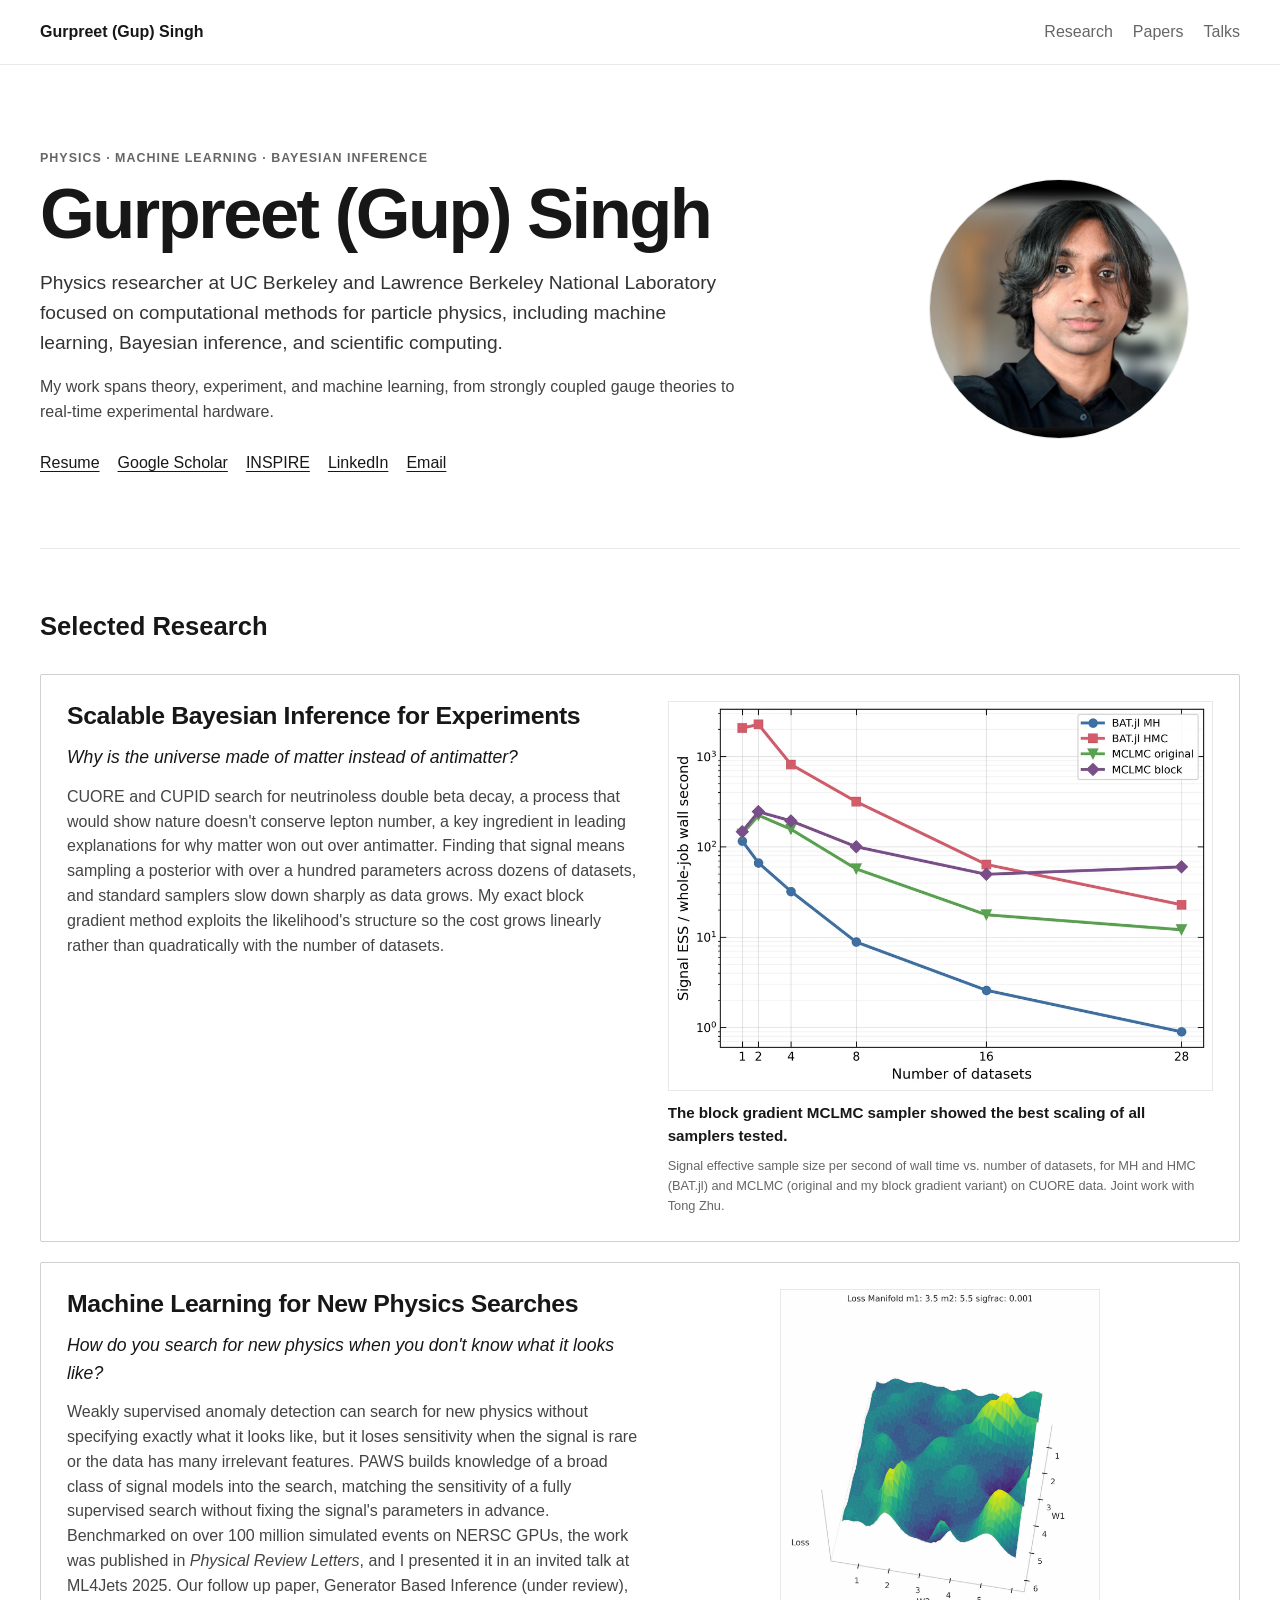
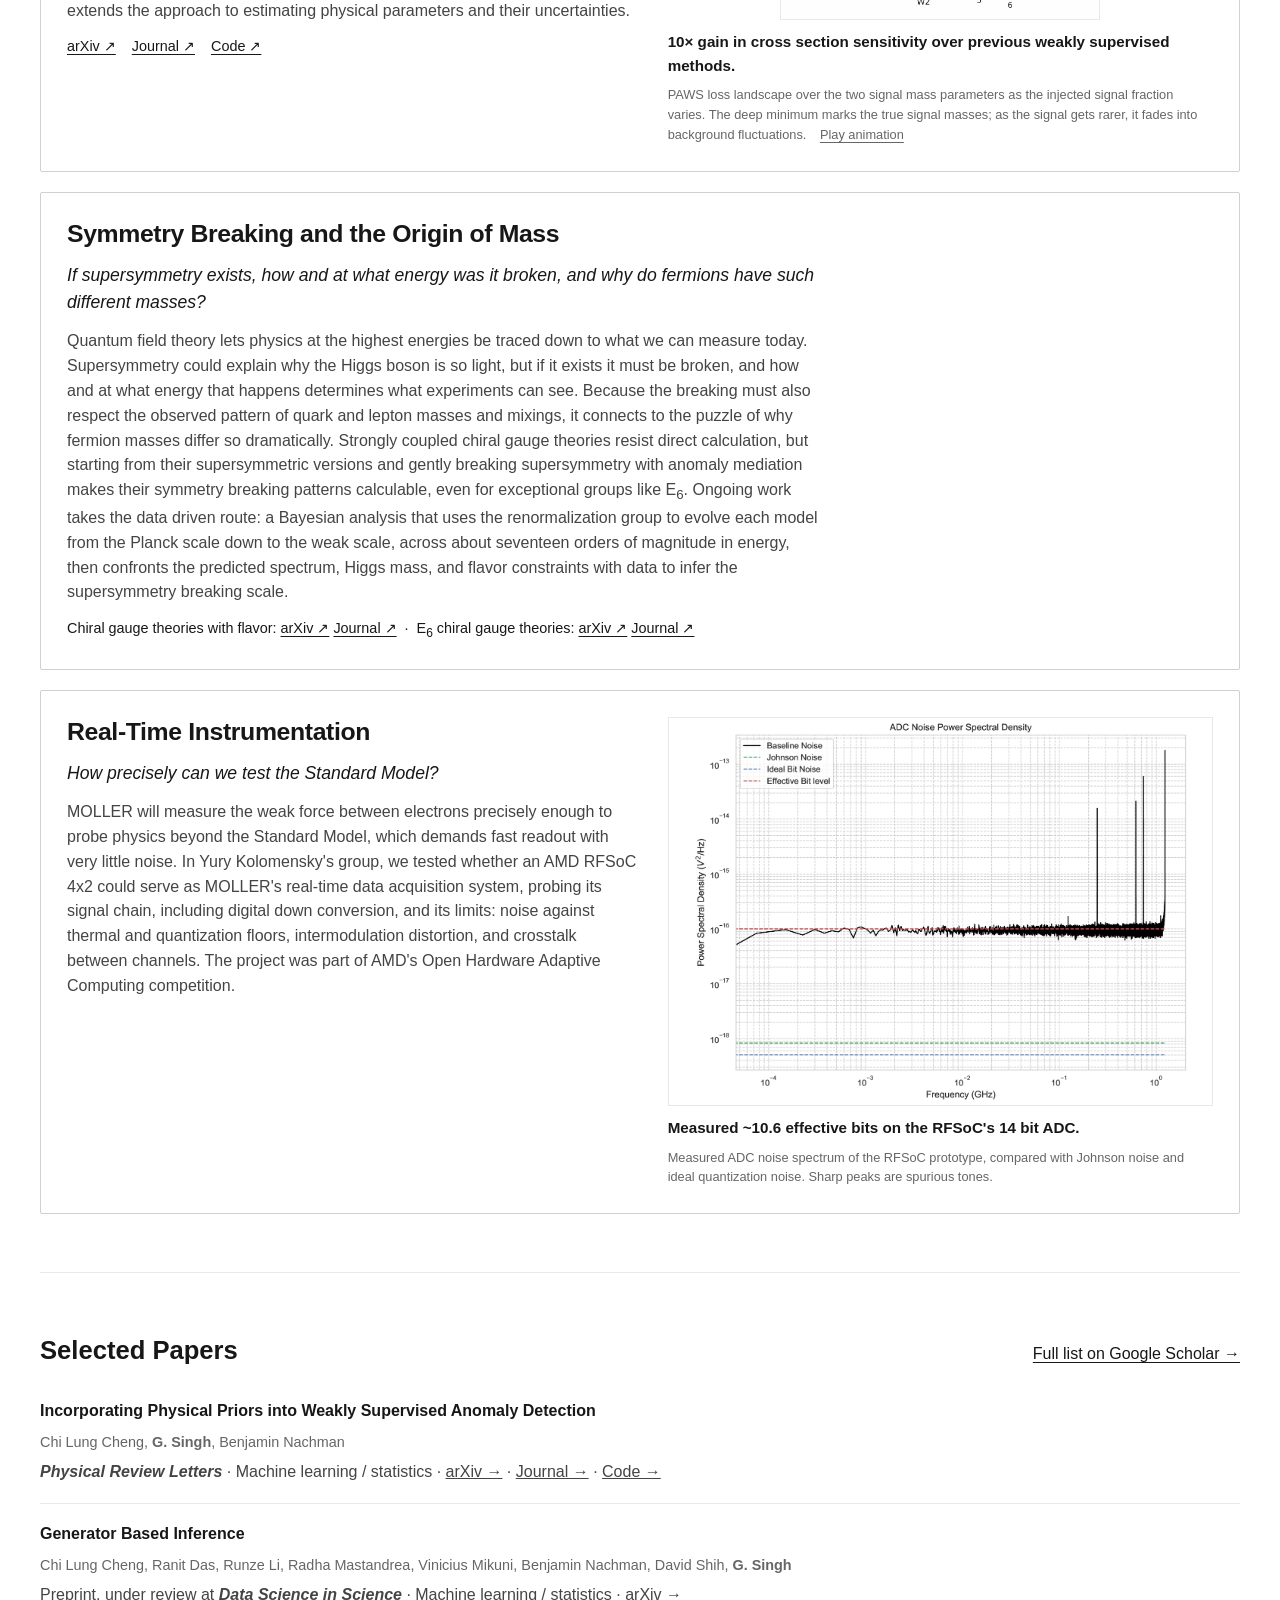
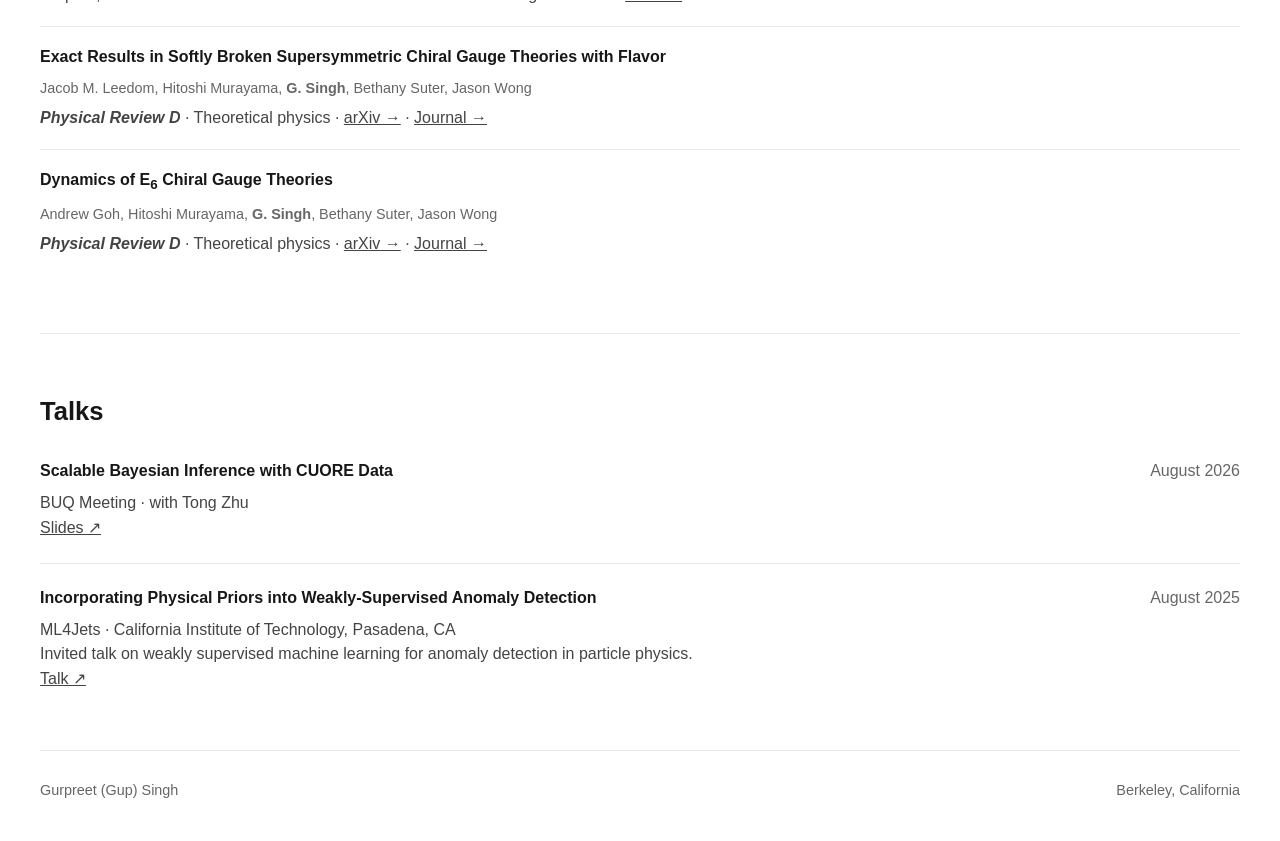
==== commit 183022ae: "Clarify symmetry breaking research description" ====
--- a/index.html
+++ b/index.html
@@ -84,7 +84,7 @@
           <div class="research-copy">
             <h3>Symmetry Breaking and the Origin of Mass</h3>
             <p class="research-question"><em>If supersymmetry exists, how and at what energy was it broken, and why do fermions have such different masses?</em></p>
-            <p>Supersymmetry could explain why the Higgs boson is so light, but if it exists it must be broken, and how and at what energy that happens determines what experiments can see. Because the breaking must also respect the observed pattern of quark and lepton masses and mixings, it connects to the puzzle of why fermion masses differ so dramatically. Strongly coupled chiral gauge theories resist direct calculation, but starting from their supersymmetric versions and gently breaking supersymmetry with anomaly mediation makes their symmetry breaking patterns calculable, even for exceptional groups like E<sub>6</sub>. Ongoing work takes the data driven route: a Bayesian analysis that runs the renormalization group from the Planck scale to the weak scale and confronts the predicted spectrum, Higgs mass, and flavor constraints with data to infer the breaking scale.</p>
+            <p>Quantum field theory lets physics at the highest energies be traced down to what we can measure today. Supersymmetry could explain why the Higgs boson is so light, but if it exists it must be broken, and how and at what energy that happens determines what experiments can see. Because the breaking must also respect the observed pattern of quark and lepton masses and mixings, it connects to the puzzle of why fermion masses differ so dramatically. Strongly coupled chiral gauge theories resist direct calculation, but starting from their supersymmetric versions and gently breaking supersymmetry with anomaly mediation makes their symmetry breaking patterns calculable, even for exceptional groups like E<sub>6</sub>. Ongoing work takes the data driven route: a Bayesian analysis that uses the renormalization group to evolve each model from the Planck scale down to the weak scale, across about seventeen orders of magnitude in energy, then confronts the predicted spectrum, Higgs mass, and flavor constraints with data to infer the supersymmetry breaking scale.</p>
             <div class="research-links">
               <span>Chiral gauge theories with flavor:
                 <a href="https://arxiv.org/pdf/2503.08772" target="_blank" rel="noreferrer">arXiv&nbsp;↗</a>
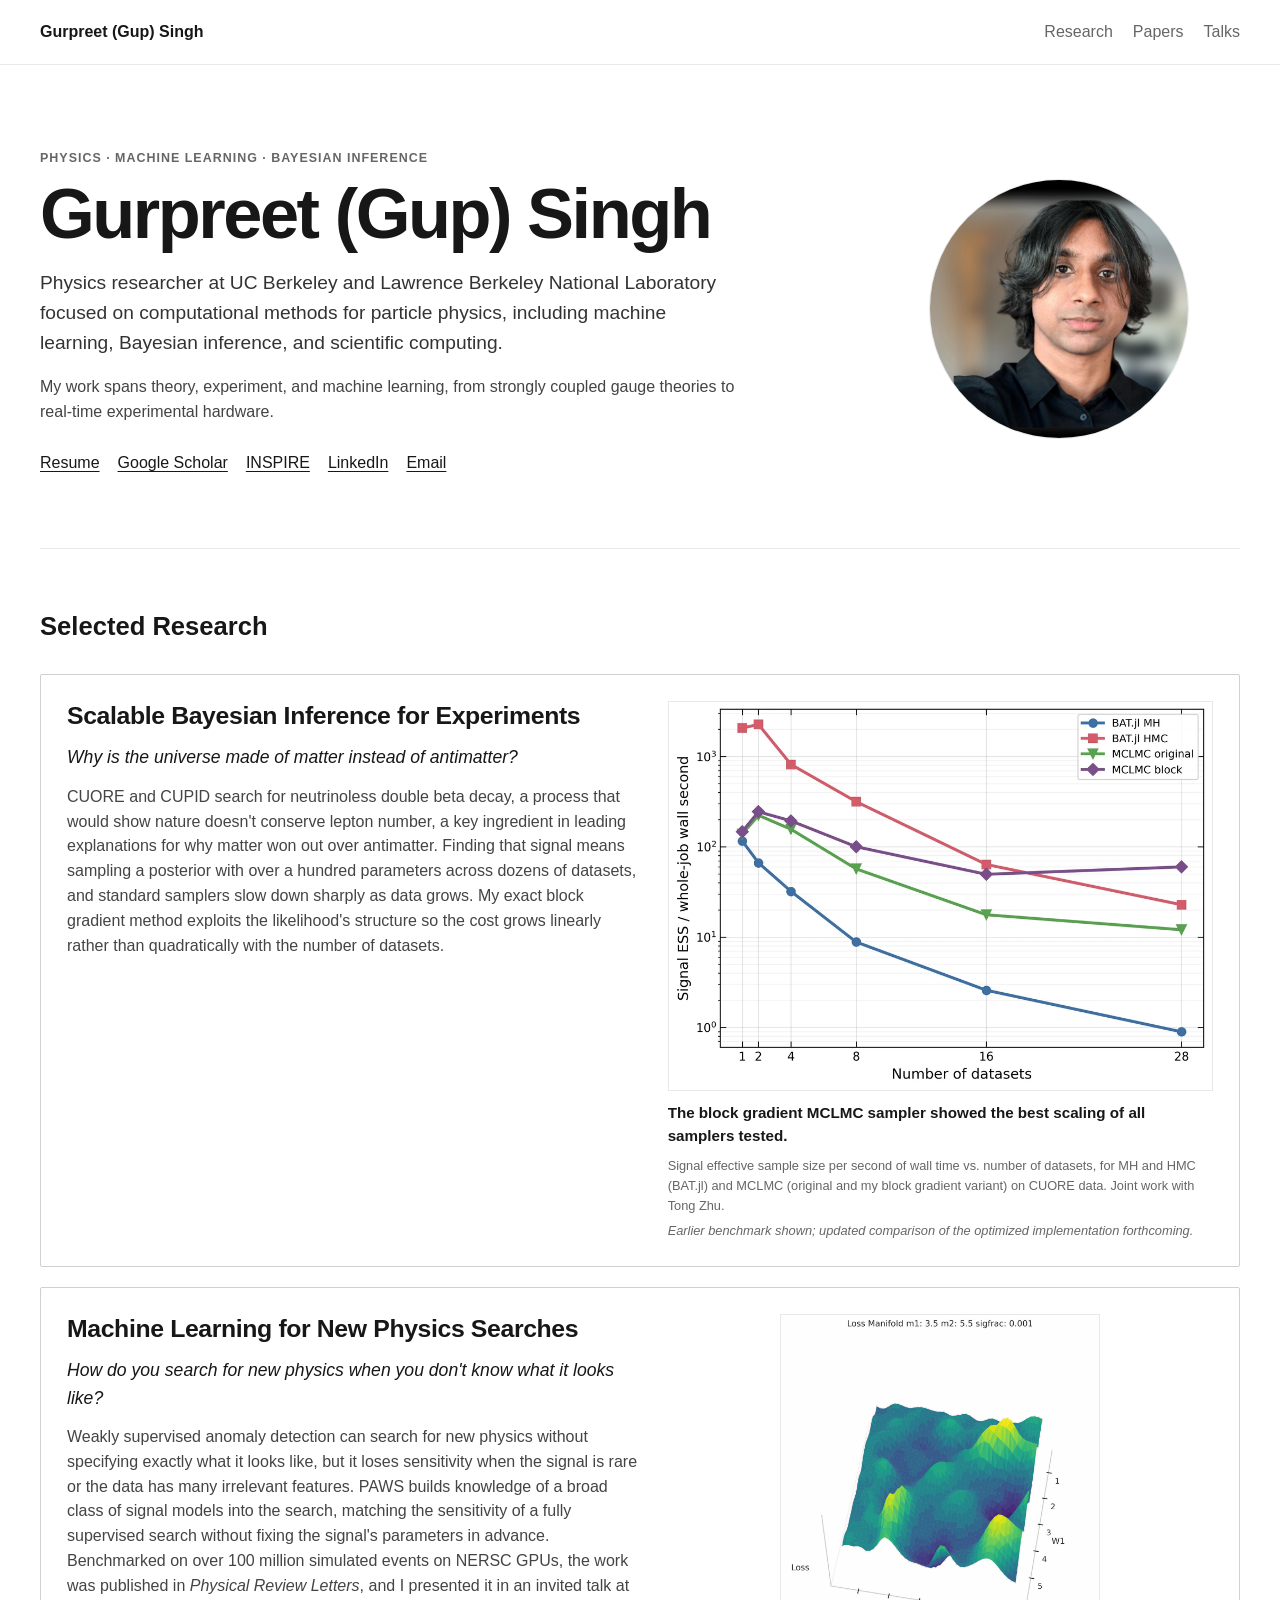
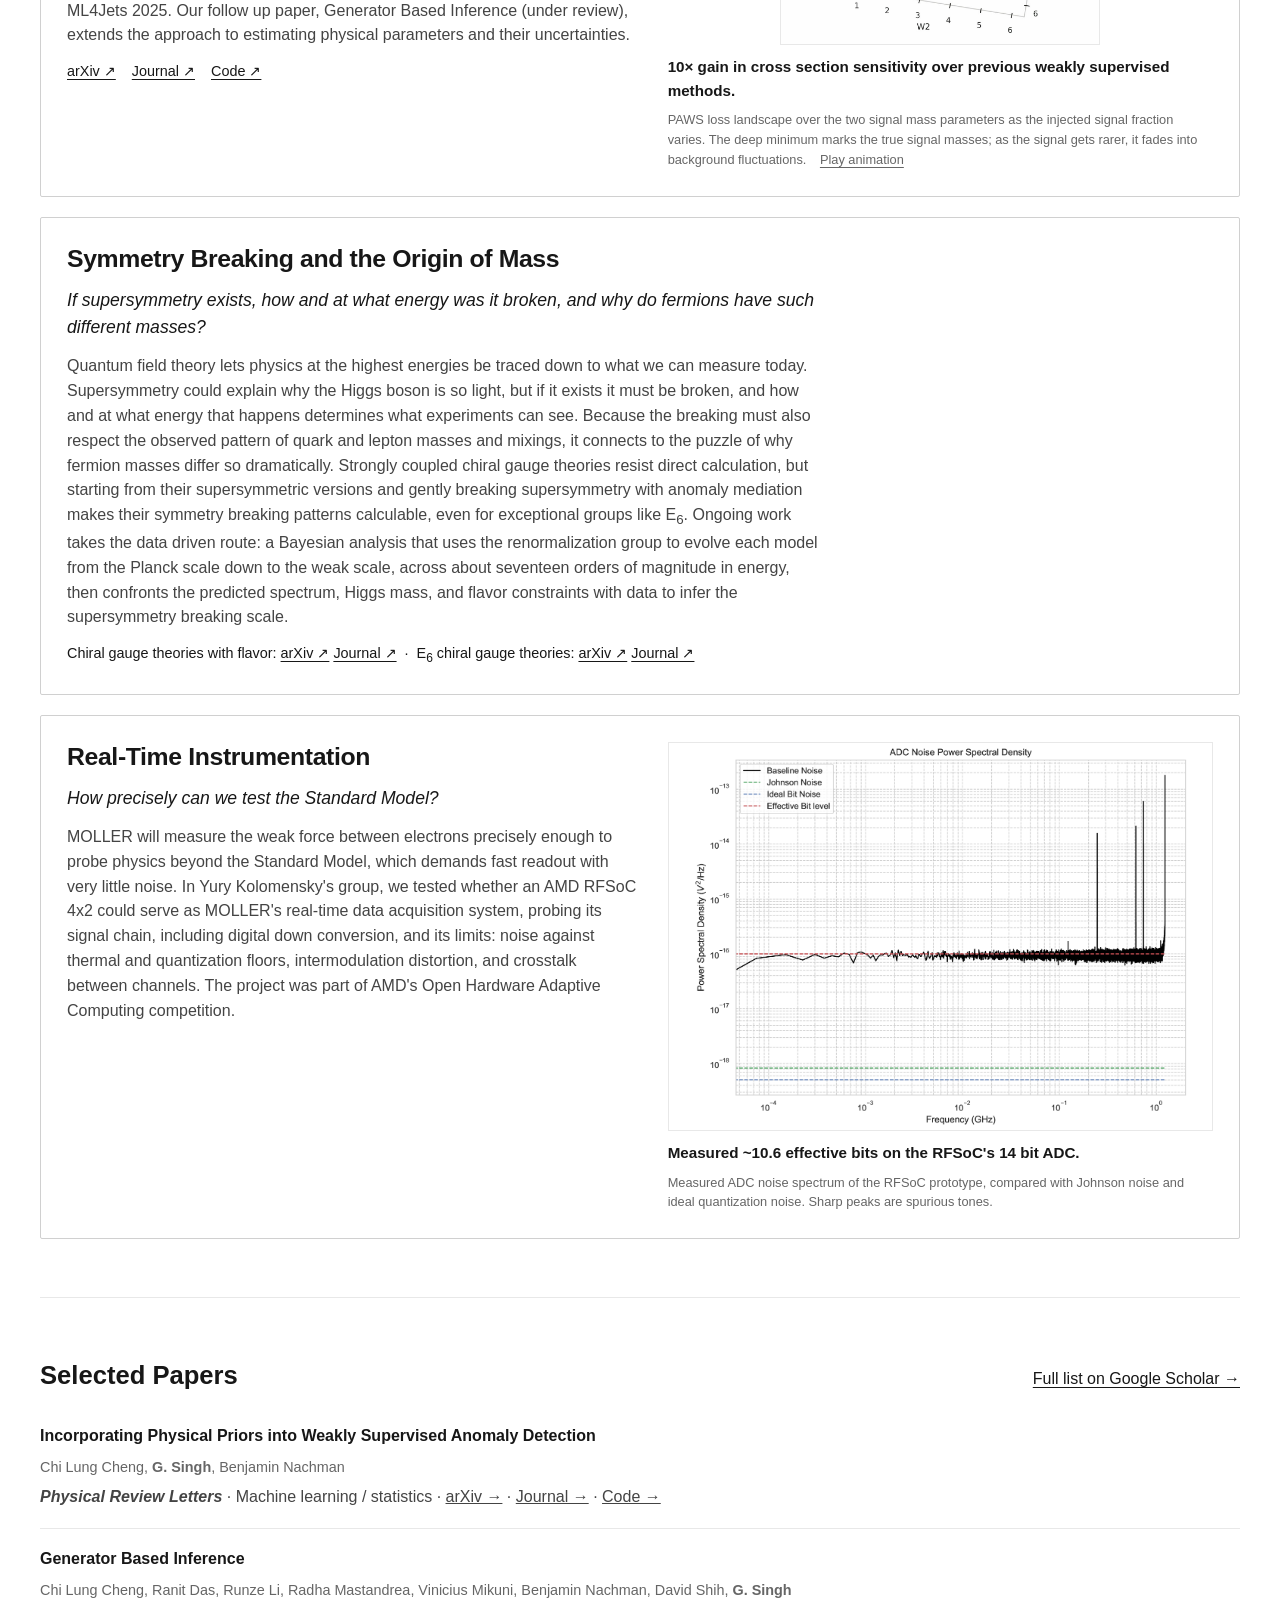
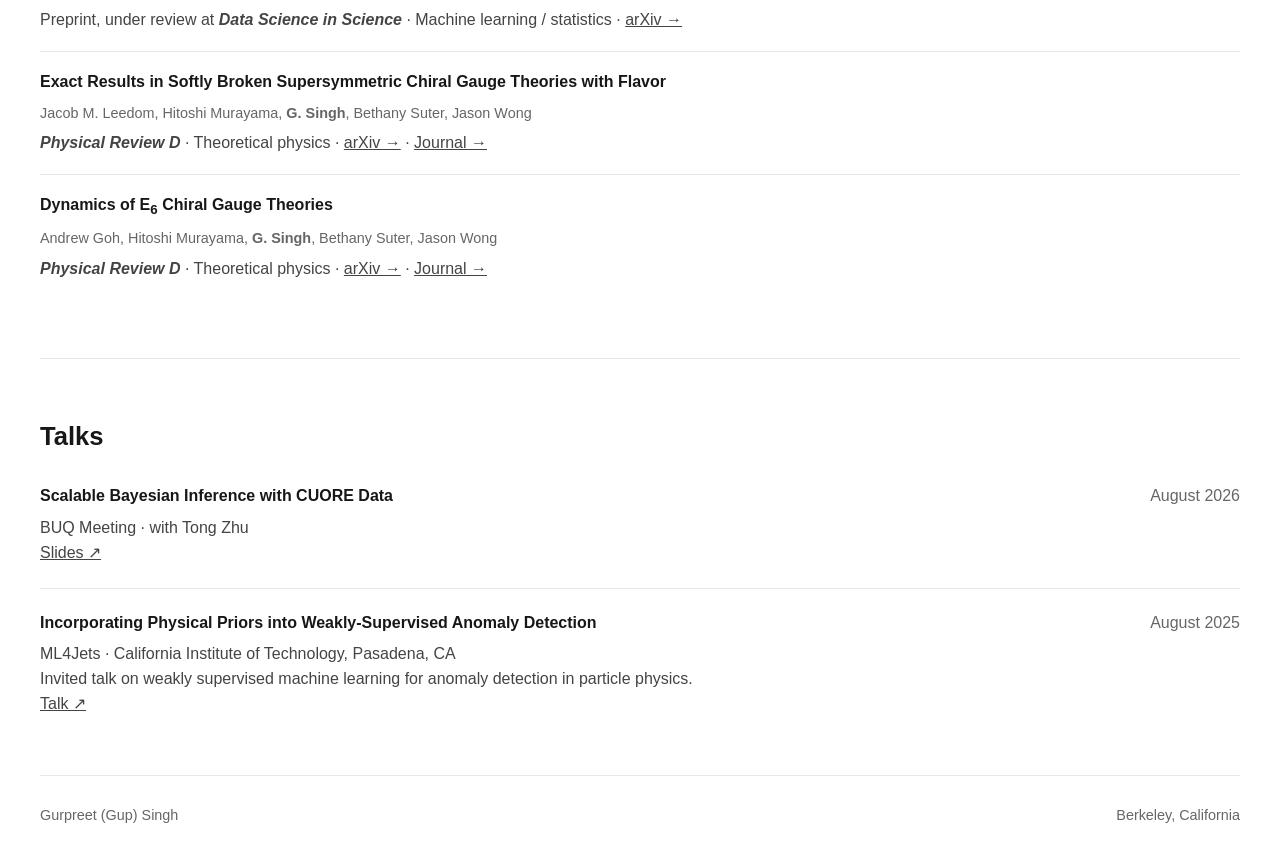
==== commit 59815856: "Add benchmark figure update note" ====
--- a/index.html
+++ b/index.html
@@ -5,7 +5,7 @@
   <meta name="viewport" content="width=device-width, initial-scale=1">
   <title>Gurpreet (Gup) Singh</title>
   <meta name="description" content="Gurpreet (Gup) Singh — physics researcher working on machine learning, Bayesian inference, and scientific computing.">
-  <link rel="stylesheet" href="styles.css?v=ddf26a7a1e53">
+  <link rel="stylesheet" href="styles.css?v=474eb1256cfc">
 </head>
 <body>
   <header class="site-header">
@@ -54,7 +54,9 @@
               <img class="research-plot" src="assets/cupid-scaling.png" alt="Log-scale plot of signal effective sample size per wall-clock second against number of datasets (1 to 28) for four samplers. HMC is highest up to 16 datasets, the MCLMC block variant is the flattest and highest at 28, and Metropolis–Hastings is lowest throughout." width="1000" height="714" loading="lazy">
             </picture>
             <p class="research-key-result"><strong>The block gradient MCLMC sampler showed the best scaling of all samplers tested.</strong></p>
-            <figcaption>Signal effective sample size per second of wall time vs. number of datasets, for MH and HMC (BAT.jl) and MCLMC (original and my block gradient variant) on CUORE data. Joint work with Tong Zhu.</figcaption>
+            <figcaption>Signal effective sample size per second of wall time vs. number of datasets, for MH and HMC (BAT.jl) and MCLMC (original and my block gradient variant) on CUORE data. Joint work with Tong Zhu.
+              <span class="figure-note">Earlier benchmark shown; updated comparison of the optimized implementation forthcoming.</span>
+            </figcaption>
           </figure>
         </article>
 
--- a/styles.css
+++ b/styles.css
@@ -5,6 +5,7 @@
 .research-media-figure img,.research-media-figure video{display:block;width:100%;max-width:100%;height:auto;max-height:560px;object-fit:contain;border:1px solid var(--line)}
 .research-media-figure{min-width:0}.research-media-figure video{aspect-ratio:1200/1240;max-height:none;background:#fff}
 .research-media-figure figcaption{margin-top:8px;font-size:.8rem;color:var(--muted)}
+.research-media-figure .figure-note{display:block;margin-top:.4em;font-style:italic}
 .research-media-figure button{margin-left:10px;padding:0;border:0;background:none;font:inherit;color:inherit;text-decoration:underline;text-underline-offset:3px;cursor:pointer}
 .talk+.talk{margin-top:22px;padding-top:22px;border-top:1px solid var(--line)}
 .research-item-text{display:block}.research-item-text .research-copy{max-width:65ch}
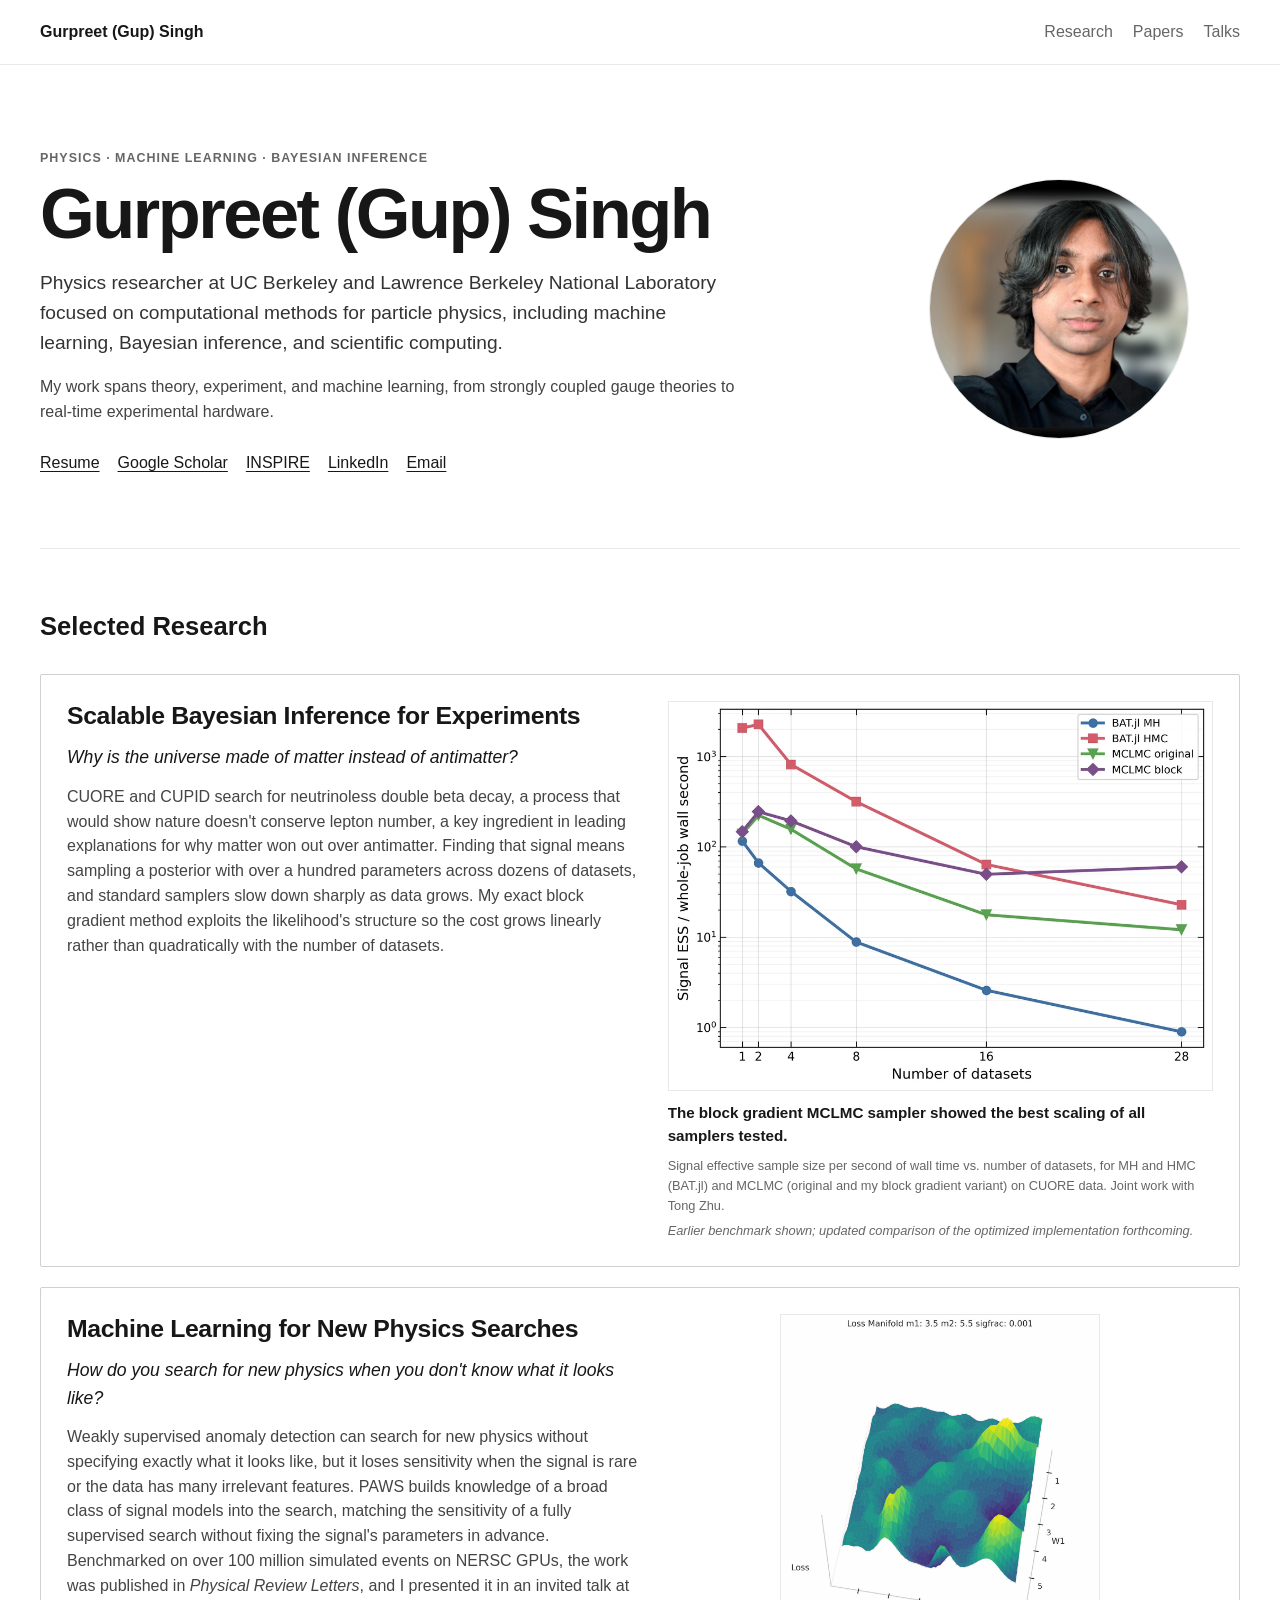
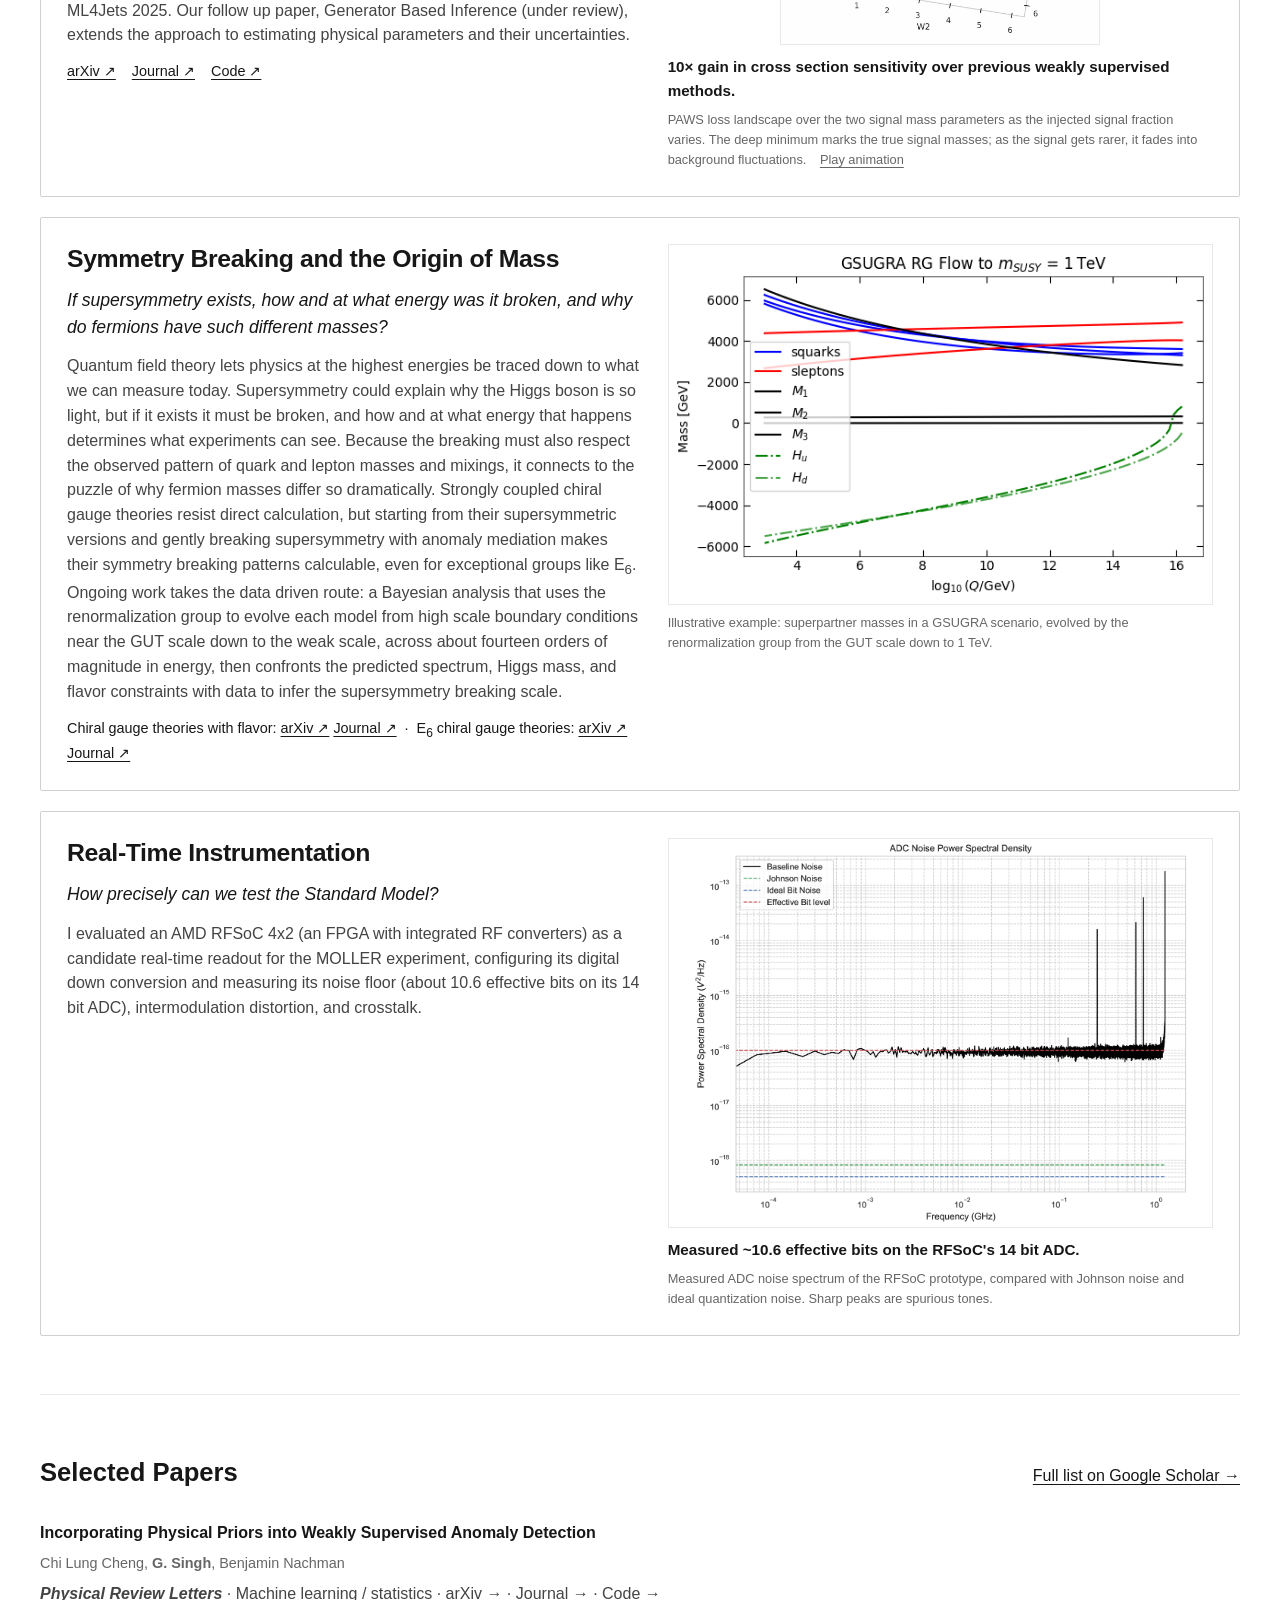
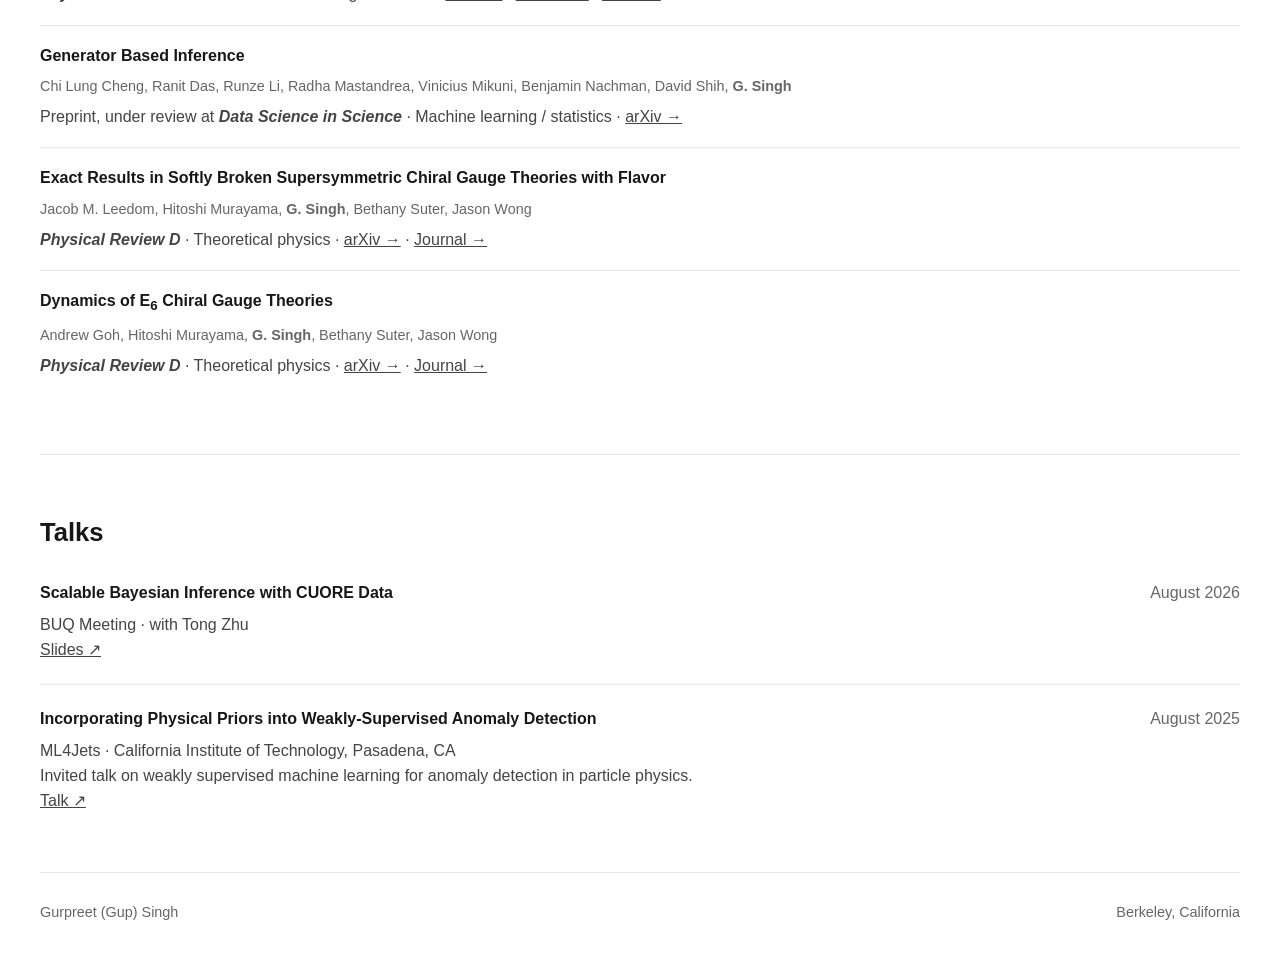
==== commit 7ba3ef16: "Update hardware and theory cards; add RG flow figure" ====
--- a/index.html
+++ b/index.html
@@ -82,11 +82,11 @@
           </figure>
         </article>
 
-        <article class="research-item research-card research-card-text">
+        <article class="research-item research-card">
           <div class="research-copy">
             <h3>Symmetry Breaking and the Origin of Mass</h3>
             <p class="research-question"><em>If supersymmetry exists, how and at what energy was it broken, and why do fermions have such different masses?</em></p>
-            <p>Quantum field theory lets physics at the highest energies be traced down to what we can measure today. Supersymmetry could explain why the Higgs boson is so light, but if it exists it must be broken, and how and at what energy that happens determines what experiments can see. Because the breaking must also respect the observed pattern of quark and lepton masses and mixings, it connects to the puzzle of why fermion masses differ so dramatically. Strongly coupled chiral gauge theories resist direct calculation, but starting from their supersymmetric versions and gently breaking supersymmetry with anomaly mediation makes their symmetry breaking patterns calculable, even for exceptional groups like E<sub>6</sub>. Ongoing work takes the data driven route: a Bayesian analysis that uses the renormalization group to evolve each model from the Planck scale down to the weak scale, across about seventeen orders of magnitude in energy, then confronts the predicted spectrum, Higgs mass, and flavor constraints with data to infer the supersymmetry breaking scale.</p>
+            <p>Quantum field theory lets physics at the highest energies be traced down to what we can measure today. Supersymmetry could explain why the Higgs boson is so light, but if it exists it must be broken, and how and at what energy that happens determines what experiments can see. Because the breaking must also respect the observed pattern of quark and lepton masses and mixings, it connects to the puzzle of why fermion masses differ so dramatically. Strongly coupled chiral gauge theories resist direct calculation, but starting from their supersymmetric versions and gently breaking supersymmetry with anomaly mediation makes their symmetry breaking patterns calculable, even for exceptional groups like E<sub>6</sub>. Ongoing work takes the data driven route: a Bayesian analysis that uses the renormalization group to evolve each model from high scale boundary conditions near the GUT scale down to the weak scale, across about fourteen orders of magnitude in energy, then confronts the predicted spectrum, Higgs mass, and flavor constraints with data to infer the supersymmetry breaking scale.</p>
             <div class="research-links">
               <span>Chiral gauge theories with flavor:
                 <a href="https://arxiv.org/pdf/2503.08772" target="_blank" rel="noreferrer">arXiv&nbsp;↗</a>
@@ -97,13 +97,17 @@
               </span>
             </div>
           </div>
+          <figure class="research-media research-media-figure">
+            <img src="assets/GSUGRA_literature.png" alt="Renormalization group evolution of masses in an illustrative GSUGRA scenario from the GUT scale down to 1 TeV." width="590" height="390" loading="lazy">
+            <figcaption>Illustrative example: superpartner masses in a GSUGRA scenario, evolved by the renormalization group from the GUT scale down to 1 TeV.</figcaption>
+          </figure>
         </article>
 
         <article class="research-item research-card">
           <div class="research-copy">
             <h3>Real-Time Instrumentation</h3>
             <p class="research-question"><em>How precisely can we test the Standard Model?</em></p>
-            <p>MOLLER will measure the weak force between electrons precisely enough to probe physics beyond the Standard Model, which demands fast readout with very little noise. In Yury Kolomensky's group, we tested whether an AMD RFSoC 4x2 could serve as MOLLER's real-time data acquisition system, probing its signal chain, including digital down conversion, and its limits: noise against thermal and quantization floors, intermodulation distortion, and crosstalk between channels. The project was part of AMD's Open Hardware Adaptive Computing competition.</p>
+            <p>I evaluated an AMD RFSoC 4x2 (an FPGA with integrated RF converters) as a candidate real-time readout for the MOLLER experiment, configuring its digital down conversion and measuring its noise floor (about 10.6 effective bits on its 14 bit ADC), intermodulation distortion, and crosstalk.</p>
           </div>
           <figure class="research-media research-media-figure">
             <img class="research-plot" src="assets/adc-noise-psd.png" alt="ADC noise power spectral density versus frequency, showing the measured baseline and sharp spurious peaks above Johnson and ideal quantization noise reference levels." width="2647" height="2046" loading="lazy">
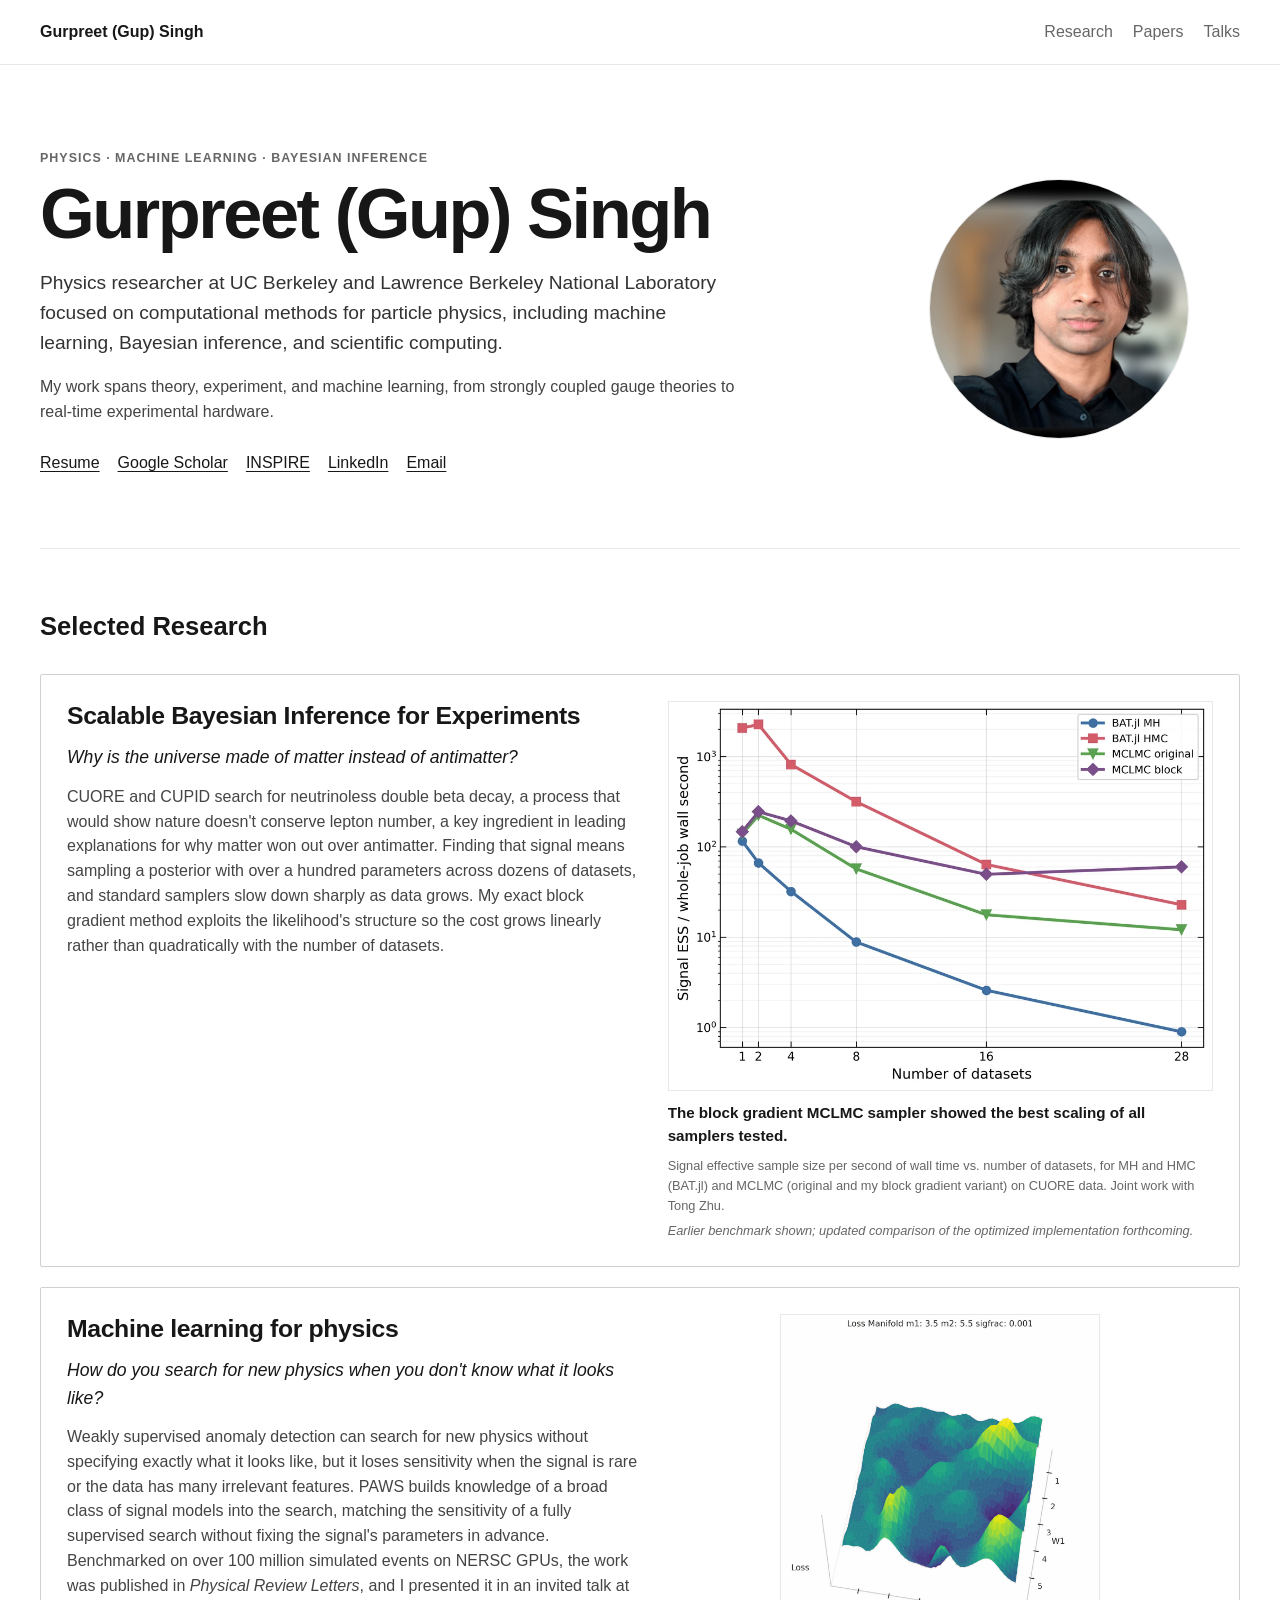
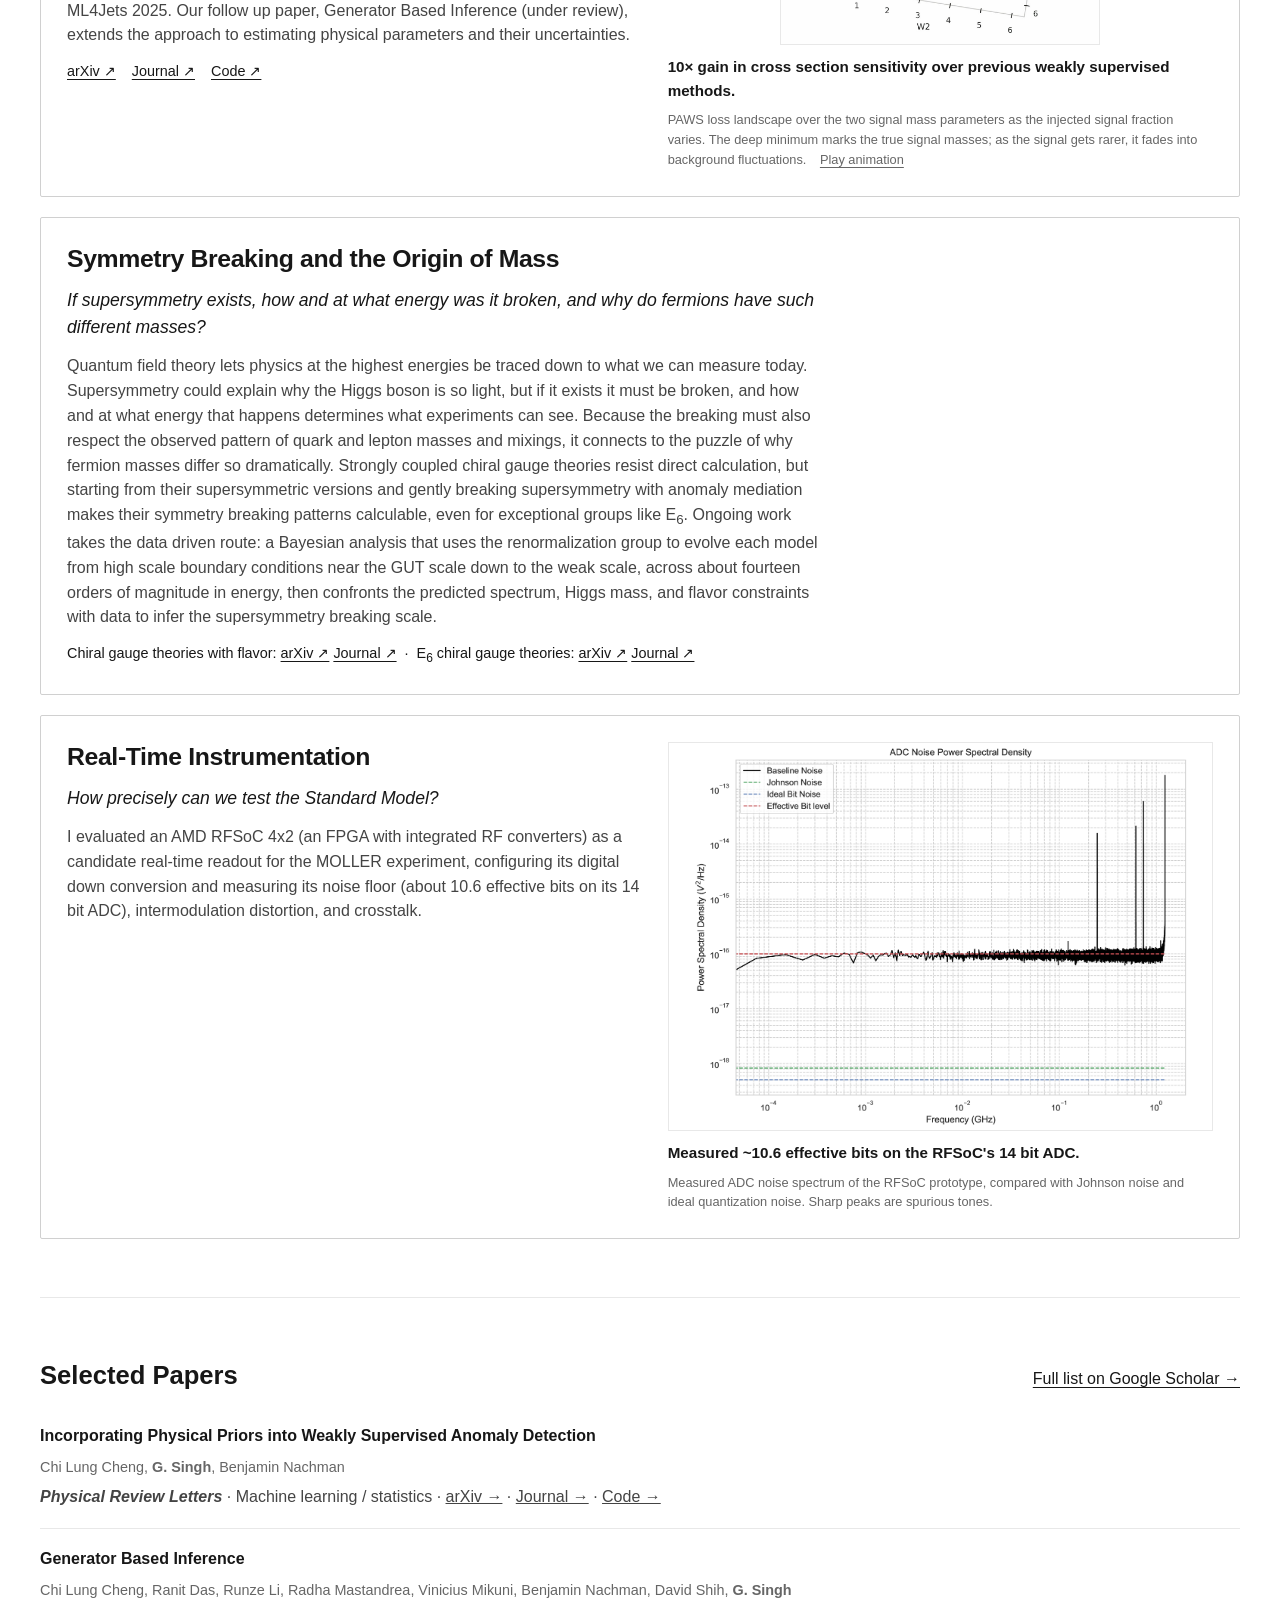
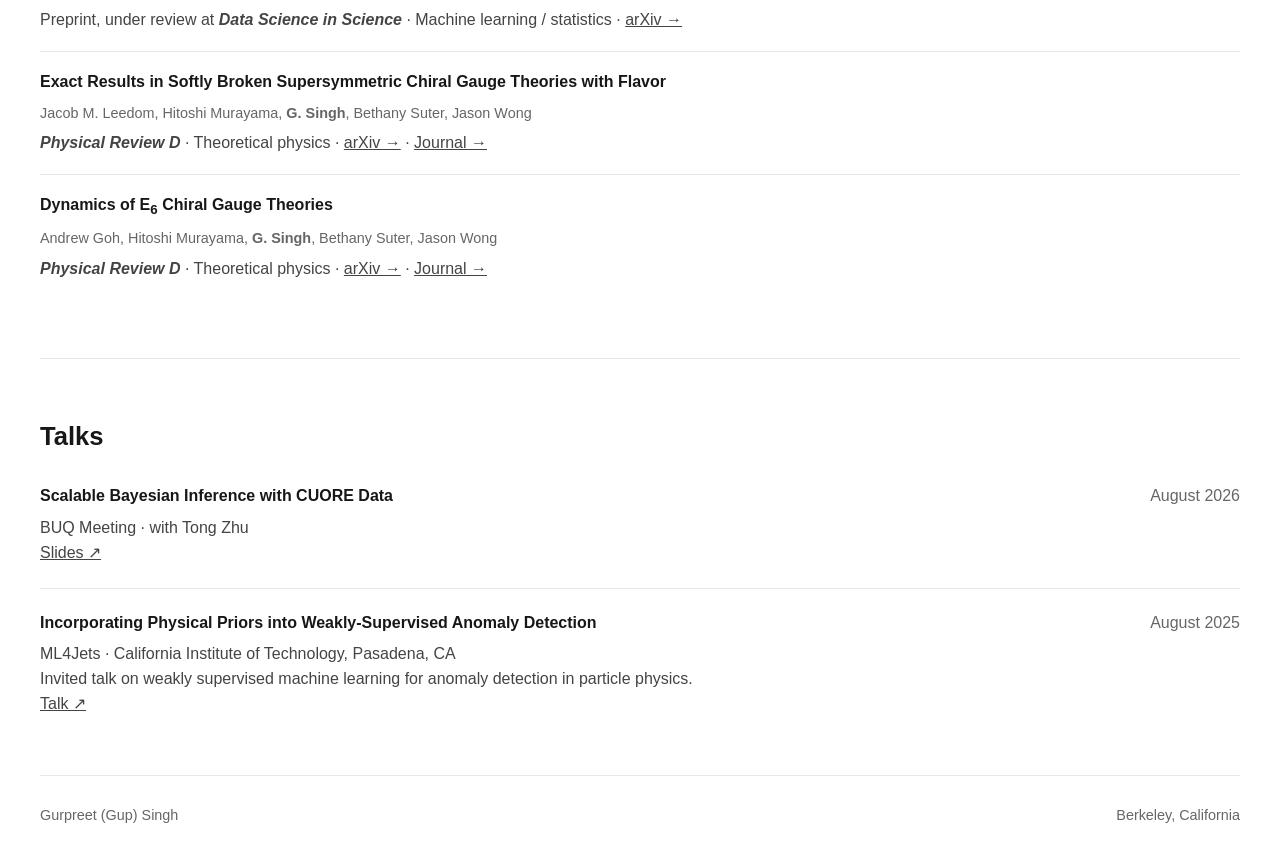
==== commit bf1fbd20: "Generalize ML title and remove unfinished theory figure" ====
--- a/index.html
+++ b/index.html
@@ -62,7 +62,7 @@
 
         <article class="research-item research-card">
           <div class="research-copy">
-            <h3>Machine Learning for New Physics Searches</h3>
+            <h3>Machine learning for physics</h3>
             <p class="research-question"><em>How do you search for new physics when you don't know what it looks like?</em></p>
             <p>Weakly supervised anomaly detection can search for new physics without specifying exactly what it looks like, but it loses sensitivity when the signal is rare or the data has many irrelevant features. PAWS builds knowledge of a broad class of signal models into the search, matching the sensitivity of a fully supervised search without fixing the signal's parameters in advance. Benchmarked on over 100 million simulated events on NERSC GPUs, the work was published in <em>Physical Review Letters</em>, and I presented it in an invited talk at ML4Jets 2025. Our follow up paper, Generator Based Inference (under review), extends the approach to estimating physical parameters and their uncertainties.</p>
             <div class="research-links">
@@ -82,7 +82,7 @@
           </figure>
         </article>
 
-        <article class="research-item research-card">
+        <article class="research-item research-card research-card-text">
           <div class="research-copy">
             <h3>Symmetry Breaking and the Origin of Mass</h3>
             <p class="research-question"><em>If supersymmetry exists, how and at what energy was it broken, and why do fermions have such different masses?</em></p>
@@ -97,10 +97,6 @@
               </span>
             </div>
           </div>
-          <figure class="research-media research-media-figure">
-            <img src="assets/GSUGRA_literature.png" alt="Renormalization group evolution of masses in an illustrative GSUGRA scenario from the GUT scale down to 1 TeV." width="590" height="390" loading="lazy">
-            <figcaption>Illustrative example: superpartner masses in a GSUGRA scenario, evolved by the renormalization group from the GUT scale down to 1 TeV.</figcaption>
-          </figure>
         </article>
 
         <article class="research-item research-card">
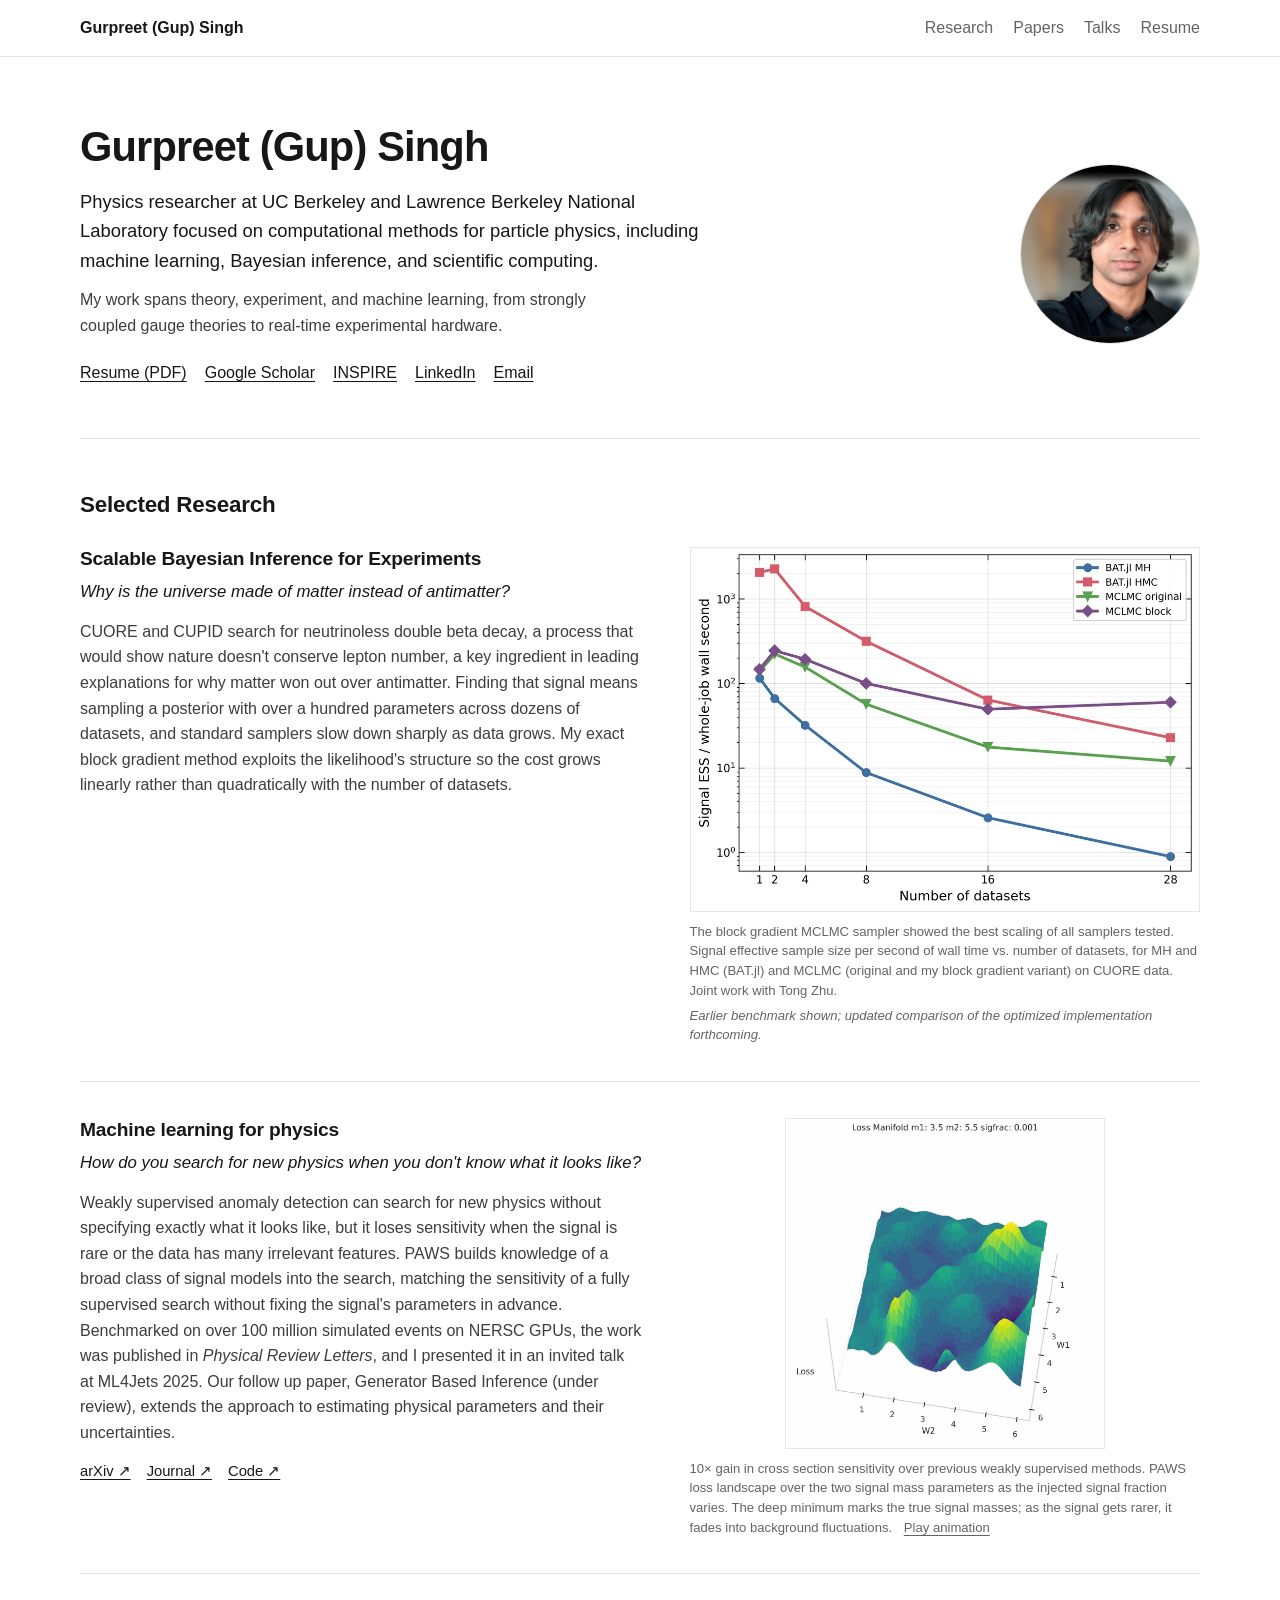
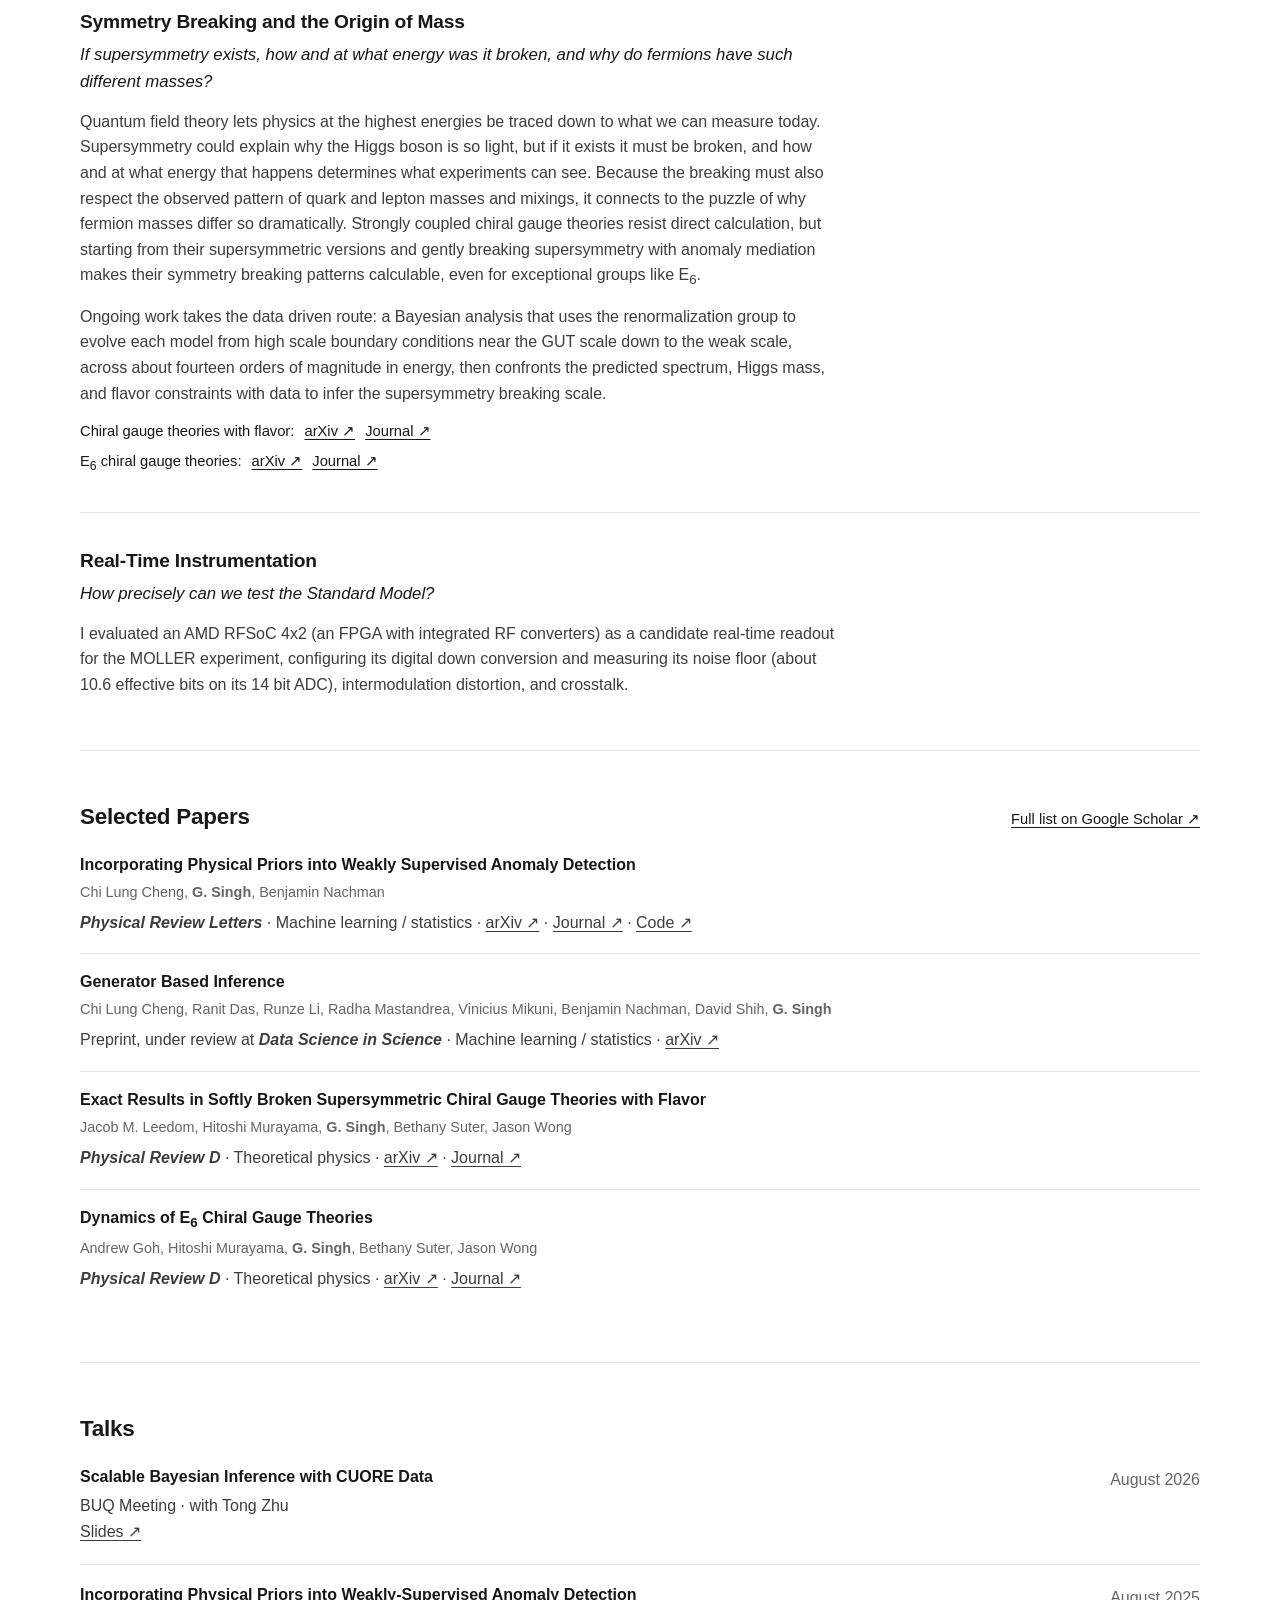
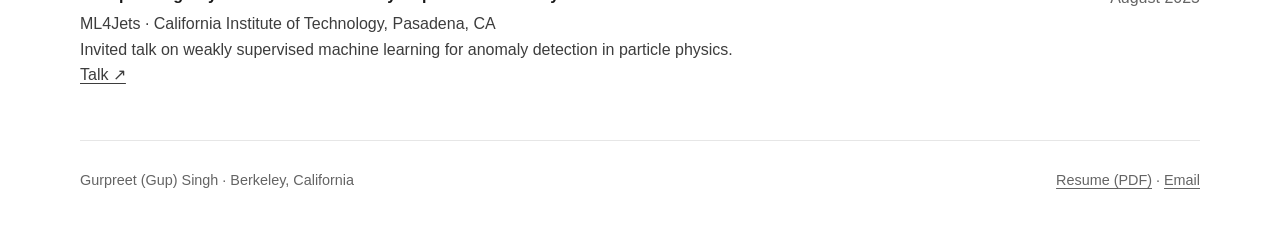
==== commit efffd906: "Simplify site layout and remove ADC noise plot" ====
--- a/index.html
+++ b/index.html
@@ -5,7 +5,7 @@
   <meta name="viewport" content="width=device-width, initial-scale=1">
   <title>Gurpreet (Gup) Singh</title>
   <meta name="description" content="Gurpreet (Gup) Singh — physics researcher working on machine learning, Bayesian inference, and scientific computing.">
-  <link rel="stylesheet" href="styles.css?v=474eb1256cfc">
+  <link rel="stylesheet" href="styles.css?v=redesign2">
 </head>
 <body>
   <header class="site-header">
@@ -15,6 +15,7 @@
         <a href="#research">Research</a>
         <a href="#publications">Papers</a>
         <a href="#talks">Talks</a>
+        <a href="resume.pdf">Resume</a>
       </nav>
     </div>
   </header>
@@ -22,12 +23,11 @@
   <main>
     <section class="hero wrap">
       <div class="hero-text">
-        <p class="eyebrow">Physics · Machine Learning · Bayesian Inference</p>
         <h1>Gurpreet (Gup) Singh</h1>
         <p class="lede">Physics researcher at UC Berkeley and Lawrence Berkeley National Laboratory focused on computational methods for particle physics, including machine learning, Bayesian inference, and scientific computing.</p>
         <p class="bio">My work spans theory, experiment, and machine learning, from strongly coupled gauge theories to real-time experimental hardware.</p>
         <div class="links">
-          <a href="resume.pdf">Resume</a>
+          <a href="resume.pdf">Resume (PDF)</a>
           <a href="https://scholar.google.com/citations?user=t5-7yvoAAAAJ&hl=en" target="_blank" rel="noreferrer">Google Scholar</a>
           <a href="https://inspirehep.net/authors/2796874?ui-citation-summary=true" target="_blank" rel="noreferrer">INSPIRE</a>
           <a href="https://www.linkedin.com/in/gupsingh/" target="_blank" rel="noreferrer">LinkedIn</a>
@@ -53,8 +53,7 @@
               <source srcset="assets/cupid-scaling.webp" type="image/webp">
               <img class="research-plot" src="assets/cupid-scaling.png" alt="Log-scale plot of signal effective sample size per wall-clock second against number of datasets (1 to 28) for four samplers. HMC is highest up to 16 datasets, the MCLMC block variant is the flattest and highest at 28, and Metropolis–Hastings is lowest throughout." width="1000" height="714" loading="lazy">
             </picture>
-            <p class="research-key-result"><strong>The block gradient MCLMC sampler showed the best scaling of all samplers tested.</strong></p>
-            <figcaption>Signal effective sample size per second of wall time vs. number of datasets, for MH and HMC (BAT.jl) and MCLMC (original and my block gradient variant) on CUORE data. Joint work with Tong Zhu.
+            <figcaption>The block gradient MCLMC sampler showed the best scaling of all samplers tested. Signal effective sample size per second of wall time vs. number of datasets, for MH and HMC (BAT.jl) and MCLMC (original and my block gradient variant) on CUORE data. Joint work with Tong Zhu.
               <span class="figure-note">Earlier benchmark shown; updated comparison of the optimized implementation forthcoming.</span>
             </figcaption>
           </figure>
@@ -75,8 +74,7 @@
             <video id="paws-fig" autoplay muted loop playsinline preload="metadata" poster="assets/paws-loss-landscape-poster.jpg" width="1200" height="1240" aria-label="Loss-landscape visualization from my work on PAWS: a 3D loss surface over weights W1 and W2.">
               <source src="assets/paws-loss-landscape.mp4" type="video/mp4">
             </video>
-            <p class="research-key-result"><strong>10× gain in cross section sensitivity over previous weakly supervised methods.</strong></p>
-            <figcaption>PAWS loss landscape over the two signal mass parameters as the injected signal fraction varies. The deep minimum marks the true signal masses; as the signal gets rarer, it fades into background fluctuations.
+            <figcaption>10× gain in cross section sensitivity over previous weakly supervised methods. PAWS loss landscape over the two signal mass parameters as the injected signal fraction varies. The deep minimum marks the true signal masses; as the signal gets rarer, it fades into background fluctuations.
               <button type="button" id="paws-toggle" aria-pressed="false">Pause animation</button>
             </figcaption>
           </figure>
@@ -86,12 +84,14 @@
           <div class="research-copy">
             <h3>Symmetry Breaking and the Origin of Mass</h3>
             <p class="research-question"><em>If supersymmetry exists, how and at what energy was it broken, and why do fermions have such different masses?</em></p>
-            <p>Quantum field theory lets physics at the highest energies be traced down to what we can measure today. Supersymmetry could explain why the Higgs boson is so light, but if it exists it must be broken, and how and at what energy that happens determines what experiments can see. Because the breaking must also respect the observed pattern of quark and lepton masses and mixings, it connects to the puzzle of why fermion masses differ so dramatically. Strongly coupled chiral gauge theories resist direct calculation, but starting from their supersymmetric versions and gently breaking supersymmetry with anomaly mediation makes their symmetry breaking patterns calculable, even for exceptional groups like E<sub>6</sub>. Ongoing work takes the data driven route: a Bayesian analysis that uses the renormalization group to evolve each model from high scale boundary conditions near the GUT scale down to the weak scale, across about fourteen orders of magnitude in energy, then confronts the predicted spectrum, Higgs mass, and flavor constraints with data to infer the supersymmetry breaking scale.</p>
-            <div class="research-links">
+            <p>Quantum field theory lets physics at the highest energies be traced down to what we can measure today. Supersymmetry could explain why the Higgs boson is so light, but if it exists it must be broken, and how and at what energy that happens determines what experiments can see. Because the breaking must also respect the observed pattern of quark and lepton masses and mixings, it connects to the puzzle of why fermion masses differ so dramatically. Strongly coupled chiral gauge theories resist direct calculation, but starting from their supersymmetric versions and gently breaking supersymmetry with anomaly mediation makes their symmetry breaking patterns calculable, even for exceptional groups like E<sub>6</sub>.</p>
+            <p>Ongoing work takes the data driven route: a Bayesian analysis that uses the renormalization group to evolve each model from high scale boundary conditions near the GUT scale down to the weak scale, across about fourteen orders of magnitude in energy, then confronts the predicted spectrum, Higgs mass, and flavor constraints with data to infer the supersymmetry breaking scale.</p>
+            <div class="research-links research-links-stacked">
               <span>Chiral gauge theories with flavor:
                 <a href="https://arxiv.org/pdf/2503.08772" target="_blank" rel="noreferrer">arXiv&nbsp;↗</a>
                 <a href="https://journals.aps.org/prd/abstract/10.1103/wvb3-gybj" target="_blank" rel="noreferrer">Journal&nbsp;↗</a>
-                &nbsp;·&nbsp; E<sub>6</sub> chiral gauge theories:
+              </span>
+              <span>E<sub>6</sub> chiral gauge theories:
                 <a href="https://arxiv.org/pdf/2505.07931" target="_blank" rel="noreferrer">arXiv&nbsp;↗</a>
                 <a href="https://journals.aps.org/prd/abstract/10.1103/cksl-66x7" target="_blank" rel="noreferrer">Journal&nbsp;↗</a>
               </span>
@@ -99,17 +99,12 @@
           </div>
         </article>
 
-        <article class="research-item research-card">
+        <article class="research-item research-card research-card-text">
           <div class="research-copy">
             <h3>Real-Time Instrumentation</h3>
             <p class="research-question"><em>How precisely can we test the Standard Model?</em></p>
             <p>I evaluated an AMD RFSoC 4x2 (an FPGA with integrated RF converters) as a candidate real-time readout for the MOLLER experiment, configuring its digital down conversion and measuring its noise floor (about 10.6 effective bits on its 14 bit ADC), intermodulation distortion, and crosstalk.</p>
           </div>
-          <figure class="research-media research-media-figure">
-            <img class="research-plot" src="assets/adc-noise-psd.png" alt="ADC noise power spectral density versus frequency, showing the measured baseline and sharp spurious peaks above Johnson and ideal quantization noise reference levels." width="2647" height="2046" loading="lazy">
-            <p class="research-key-result"><strong>Measured ~10.6 effective bits on the RFSoC's 14 bit ADC.</strong></p>
-            <figcaption>Measured ADC noise spectrum of the RFSoC prototype, compared with Johnson noise and ideal quantization noise. Sharp peaks are spurious tones.</figcaption>
-          </figure>
         </article>
       </div>
     </section>
@@ -117,28 +112,28 @@
     <section class="section wrap" id="publications">
       <div class="section-heading">
         <h2>Selected Papers</h2>
-        <a class="small-link" href="https://scholar.google.com/citations?user=t5-7yvoAAAAJ&hl=en" target="_blank" rel="noreferrer">Full list on Google Scholar →</a>
+        <a class="small-link" href="https://scholar.google.com/citations?user=t5-7yvoAAAAJ&hl=en" target="_blank" rel="noreferrer">Full list on Google Scholar ↗</a>
       </div>
       <div class="pub-list">
         <article class="pub">
           <h3>Incorporating Physical Priors into Weakly Supervised Anomaly Detection</h3>
           <p class="pub-authors">Chi Lung Cheng, <strong>G. Singh</strong>, Benjamin Nachman</p>
-          <p><strong><em>Physical Review Letters</em></strong> · Machine learning / statistics · <a href="https://arxiv.org/abs/2405.08889" target="_blank" rel="noreferrer">arXiv →</a> · <a href="https://journals.aps.org/prl/abstract/10.1103/8259-wt5p" target="_blank" rel="noreferrer">Journal →</a> · <a href="https://github.com/stanford-ai4physics/PAWS" target="_blank" rel="noreferrer">Code →</a></p>
+          <p><strong><em>Physical Review Letters</em></strong> · Machine learning / statistics · <a href="https://arxiv.org/abs/2405.08889" target="_blank" rel="noreferrer">arXiv ↗</a> · <a href="https://journals.aps.org/prl/abstract/10.1103/8259-wt5p" target="_blank" rel="noreferrer">Journal ↗</a> · <a href="https://github.com/stanford-ai4physics/PAWS" target="_blank" rel="noreferrer">Code ↗</a></p>
         </article>
         <article class="pub">
           <h3>Generator Based Inference</h3>
           <p class="pub-authors">Chi Lung Cheng, Ranit Das, Runze Li, Radha Mastandrea, Vinicius Mikuni, Benjamin Nachman, David Shih, <strong>G. Singh</strong></p>
-          <p>Preprint, under review at <strong><em>Data Science in Science</em></strong> · Machine learning / statistics · <a href="https://arxiv.org/abs/2506.00119" target="_blank" rel="noreferrer">arXiv →</a></p>
+          <p>Preprint, under review at <strong><em>Data Science in Science</em></strong> · Machine learning / statistics · <a href="https://arxiv.org/abs/2506.00119" target="_blank" rel="noreferrer">arXiv ↗</a></p>
         </article>
         <article class="pub">
           <h3>Exact Results in Softly Broken Supersymmetric Chiral Gauge Theories with Flavor</h3>
           <p class="pub-authors">Jacob M. Leedom, Hitoshi Murayama, <strong>G. Singh</strong>, Bethany Suter, Jason Wong</p>
-          <p><strong><em>Physical Review D</em></strong> · Theoretical physics · <a href="https://arxiv.org/pdf/2503.08772" target="_blank" rel="noreferrer">arXiv →</a> · <a href="https://journals.aps.org/prd/abstract/10.1103/wvb3-gybj" target="_blank" rel="noreferrer">Journal →</a></p>
+          <p><strong><em>Physical Review D</em></strong> · Theoretical physics · <a href="https://arxiv.org/pdf/2503.08772" target="_blank" rel="noreferrer">arXiv ↗</a> · <a href="https://journals.aps.org/prd/abstract/10.1103/wvb3-gybj" target="_blank" rel="noreferrer">Journal ↗</a></p>
         </article>
         <article class="pub">
           <h3>Dynamics of E<sub>6</sub> Chiral Gauge Theories</h3>
           <p class="pub-authors">Andrew Goh, Hitoshi Murayama, <strong>G. Singh</strong>, Bethany Suter, Jason Wong</p>
-          <p><strong><em>Physical Review D</em></strong> · Theoretical physics · <a href="https://arxiv.org/pdf/2505.07931" target="_blank" rel="noreferrer">arXiv →</a> · <a href="https://journals.aps.org/prd/abstract/10.1103/cksl-66x7" target="_blank" rel="noreferrer">Journal →</a></p>
+          <p><strong><em>Physical Review D</em></strong> · Theoretical physics · <a href="https://arxiv.org/pdf/2505.07931" target="_blank" rel="noreferrer">arXiv ↗</a> · <a href="https://journals.aps.org/prd/abstract/10.1103/cksl-66x7" target="_blank" rel="noreferrer">Journal ↗</a></p>
         </article>
       </div>
     </section>
@@ -167,8 +162,8 @@
   </main>
 
   <footer class="wrap footer">
-    <span>Gurpreet (Gup) Singh</span>
-    <span>Berkeley, California</span>
+    <span>Gurpreet (Gup) Singh · Berkeley, California</span>
+    <span><a href="resume.pdf">Resume (PDF)</a> · <a href="mailto:gupsingh@berkeley.edu">Email</a></span>
   </footer>
   <script>
     (function () {
--- a/styles.css
+++ b/styles.css
@@ -1,30 +1,86 @@
-:root{--bg:#fff;--text:#171717;--muted:#666;--line:#e8e8e8;--soft:#f7f7f7;--max:1200px}
-*{box-sizing:border-box}html{scroll-behavior:smooth}body{margin:0;background:var(--bg);color:var(--text);font-family:Arial,Helvetica,sans-serif;line-height:1.55}a{color:inherit}.wrap{width:min(calc(100% - 40px),var(--max));margin:0 auto}.site-header{position:sticky;top:0;background:#fff;border-bottom:1px solid var(--line);z-index:10}.nav{min-height:64px;display:flex;align-items:center;justify-content:space-between;gap:24px}.name{text-decoration:none;font-weight:700}nav{display:flex;gap:20px;flex-wrap:wrap}nav a{text-decoration:none;color:var(--muted)}nav a:hover,nav a[aria-current=page]{color:var(--text)}.hero{display:grid;grid-template-columns:1.5fr .7fr;gap:64px;align-items:center;padding:84px 0 72px}.eyebrow{margin:0 0 10px;text-transform:uppercase;letter-spacing:.08em;font-size:.78rem;color:var(--muted);font-weight:700}h1{margin:0 0 18px;font-size:clamp(2.5rem,6vw,4.4rem);line-height:1.02;letter-spacing:-.035em}.lede{margin:0;max-width:700px;font-size:1.2rem;color:#333}.links{display:flex;gap:18px;flex-wrap:wrap;margin-top:26px}.links a,.small-link{text-underline-offset:3px}.portrait-wrap{text-align:center}.portrait{width:min(260px,100%);aspect-ratio:1;object-fit:cover;border-radius:50%;border:1px solid var(--line)}.photo-note{margin:10px 0 0;font-size:.76rem;color:var(--muted)}.section{padding:58px 0;border-top:1px solid var(--line)}.section h2{margin:0 0 28px;font-size:1.6rem}.section-heading{display:flex;justify-content:space-between;align-items:baseline;gap:20px}.research-list{display:grid;gap:24px}.research-item{display:grid;grid-template-columns:minmax(0,1.05fr) minmax(0,1fr);gap:48px;align-items:start;padding:34px;border:1px solid #d0d0d0;border-radius:2px}.research-item-reverse .research-media{order:2}.research-media{display:grid;place-items:center;overflow:hidden;aspect-ratio:16/10;background:var(--soft);border:1px solid var(--line);color:var(--muted);font-size:.82rem}.research-media img{display:block;width:100%;height:100%;object-fit:contain}.research-copy{max-width:430px}.research-kicker{margin:0 0 8px;color:var(--muted);font-size:.75rem;font-weight:700;letter-spacing:.08em;text-transform:uppercase}.research-copy h3{margin:0 0 12px;font-size:clamp(1.25rem,2.5vw,1.55rem);line-height:1.25;letter-spacing:-.015em}.research-copy>p:not(.research-kicker):not(.research-question){margin:0;color:#444}.research-links{display:flex;gap:18px;flex-wrap:wrap;margin-top:20px;font-size:.9rem}.research-links a{text-underline-offset:3px}.pub h3,.talk h3{margin:0 0 7px;font-size:1rem}.pub p,.talk p{margin:0;color:#444}.pub-list{display:grid}.pub{padding:18px 0;border-top:1px solid var(--line)}.pub:first-child{border-top:0;padding-top:0}.talk{display:flex;justify-content:space-between;gap:30px}.talk time{white-space:nowrap;color:var(--muted)}.bio{max-width:760px;font-size:1.08rem;margin:0}.projects-main{min-height:calc(100vh - 150px);padding:96px 0}.projects-main h1{margin-bottom:40px}.coming-soon{max-width:680px;padding:34px;border:1px solid var(--line);background:var(--soft);border-radius:12px}.coming-soon h2{margin-top:0}.button-link{display:inline-block;margin-top:12px;text-underline-offset:3px}.footer{padding:28px 0 40px;border-top:1px solid var(--line);display:flex;justify-content:space-between;gap:20px;color:var(--muted);font-size:.9rem}@media(max-width:760px){.nav{align-items:flex-start;flex-direction:column;padding:14px 0}.hero{grid-template-columns:1fr;gap:36px;padding-top:56px}.portrait-wrap{order:-1;text-align:left}.portrait{width:160px}.research-item{grid-template-columns:1fr;gap:24px;padding:22px}.research-item-reverse .research-media{order:0}.research-copy{max-width:none}.section-heading,.talk,.footer{flex-direction:column;align-items:flex-start}}
-.hero-text .bio{max-width:700px;margin:18px 0 0;font-size:1rem;color:#444}
-.research-media-figure{margin:0;display:block;aspect-ratio:auto;background:#fff;border:0;text-align:left}
-.research-media-figure img,.research-media-figure video{display:block;width:100%;max-width:100%;height:auto;max-height:560px;object-fit:contain;border:1px solid var(--line)}
-.research-media-figure{min-width:0}.research-media-figure video{aspect-ratio:1200/1240;max-height:none;background:#fff}
-.research-media-figure figcaption{margin-top:8px;font-size:.8rem;color:var(--muted)}
-.research-media-figure .figure-note{display:block;margin-top:.4em;font-style:italic}
-.research-media-figure button{margin-left:10px;padding:0;border:0;background:none;font:inherit;color:inherit;text-decoration:underline;text-underline-offset:3px;cursor:pointer}
-.talk+.talk{margin-top:22px;padding-top:22px;border-top:1px solid var(--line)}
-.research-item-text{display:block}.research-item-text .research-copy{max-width:65ch}
+:root{--bg:#fff;--text:#171717;--body:#3d3d3d;--muted:#646464;--line:#e6e6e6;--max:1120px}
+*{box-sizing:border-box}
+html{scroll-behavior:smooth;scroll-padding-top:72px}
+body{margin:0;background:var(--bg);color:var(--text);font-family:-apple-system,BlinkMacSystemFont,"Segoe UI",Roboto,"Helvetica Neue",Arial,sans-serif;line-height:1.6;-webkit-text-size-adjust:100%}
+a{color:inherit;text-underline-offset:3px}
+h1,h2,h3{line-height:1.25}
+.wrap{width:min(calc(100% - 40px),var(--max));margin:0 auto}
 
-/* Shared cards: text and optional figure, aligned at the top. */
-.research-list{gap:20px}
-.research-card{grid-template-columns:minmax(0,1.05fr) minmax(0,1fr);gap:28px;align-items:start;padding:26px}
-.research-card .research-copy{max-width:none;min-width:0}
-.research-card .research-copy>p.research-question{margin:0 0 .75em;font-size:1.1rem;color:var(--text)}
-.research-card .research-media-figure{width:100%;max-width:none}
-.research-card .research-media-figure img{max-height:none}
-/* Match static plot heights to CUORE while preserving the full image. */
-.research-card .research-media-figure .research-plot{aspect-ratio:1000/714;object-fit:contain}
-.research-card .research-media-figure video{max-width:320px;margin-inline:auto}
-.research-card .research-key-result{margin:10px 0 0;font-size:.95rem;color:var(--text)}
-.research-card .research-links{margin-top:12px;gap:16px}
+/* Header */
+.site-header{position:sticky;top:0;background:var(--bg);border-bottom:1px solid var(--line);z-index:10}
+.nav{min-height:56px;display:flex;align-items:center;justify-content:space-between;gap:24px}
+.name{text-decoration:none;font-weight:600}
+nav{display:flex;gap:20px;flex-wrap:wrap}
+nav a{text-decoration:none;color:var(--muted)}
+nav a:hover{color:var(--text)}
+
+/* Intro */
+.hero{display:grid;grid-template-columns:minmax(0,1fr) auto;gap:56px;align-items:center;padding:64px 0 52px}
+h1{margin:0 0 14px;font-size:clamp(2rem,4vw,2.6rem);letter-spacing:-.02em}
+.lede{margin:0;max-width:62ch;font-size:1.15rem;color:var(--text)}
+.bio{max-width:62ch;margin:12px 0 0;color:var(--body)}
+.links{display:flex;gap:6px 18px;flex-wrap:wrap;margin-top:22px}
+.portrait{display:block;width:180px;aspect-ratio:1;object-fit:cover;border-radius:50%;border:1px solid var(--line)}
+
+/* Sections */
+.section{padding:52px 0;border-top:1px solid var(--line)}
+.section h2{margin:0 0 24px;font-size:1.4rem;letter-spacing:-.01em}
+.section-heading{display:flex;justify-content:space-between;align-items:baseline;gap:20px}
+.small-link{font-size:.92rem}
+
+/* Research: open entries separated by hairlines, text left and figure right */
+.research-card{display:grid;grid-template-columns:minmax(0,1.1fr) minmax(0,1fr);gap:48px;align-items:start;padding:36px 0;border-top:1px solid var(--line)}
+.research-card:first-child{border-top:0;padding-top:4px}
+.research-card:last-child{padding-bottom:0}
 .research-card-text{grid-template-columns:minmax(0,1fr)}
+.research-copy{min-width:0}
 .research-card-text .research-copy{max-width:85ch}
-.pub .pub-authors{margin:0 0 7px;font-size:.9rem;color:var(--muted)}
+.research-copy h3{margin:0 0 8px;font-size:1.2rem;letter-spacing:-.01em}
+.research-question{margin:0 0 .8em;font-size:1.05rem}
+.research-copy p{margin:0;color:var(--body)}
+.research-copy p+p{margin-top:.8em}
+.research-copy .research-question{color:var(--text)}
+.research-links{display:flex;gap:6px 16px;flex-wrap:wrap;margin-top:14px;font-size:.92rem}
+.research-links-stacked{flex-direction:column}
+.research-links-stacked a{margin-left:6px}
+
+/* Figures */
+.research-media{margin:0;min-width:0}
+.research-media img,.research-media video{display:block;width:100%;height:auto;border:1px solid var(--line)}
+.research-plot{aspect-ratio:1000/714;object-fit:contain}
+.research-media video{max-width:320px;aspect-ratio:1200/1240;margin-inline:auto;background:#fff}
+.research-media figcaption{margin-top:10px;font-size:.82rem;line-height:1.5;color:var(--muted)}
+.figure-note{display:block;margin-top:.4em;font-style:italic}
+.research-media button{margin-left:8px;padding:0;border:0;background:none;font:inherit;color:inherit;text-decoration:underline;text-underline-offset:3px;cursor:pointer}
+
+/* Papers and talks */
+.pub-list{display:grid}
+.pub{padding:18px 0;border-top:1px solid var(--line)}
+.pub:first-child{border-top:0;padding-top:0}
+.pub h3,.talk h3{margin:0 0 6px;font-size:1rem}
+.pub p,.talk p{margin:0;color:var(--body)}
+.pub .pub-authors{margin:0 0 6px;font-size:.9rem;color:var(--muted)}
+.talk{display:flex;justify-content:space-between;gap:30px}
+.talk+.talk{margin-top:20px;padding-top:20px;border-top:1px solid var(--line)}
+.talk time{white-space:nowrap;color:var(--muted)}
+
+.footer{padding:28px 0 40px;border-top:1px solid var(--line);display:flex;justify-content:space-between;gap:8px 20px;flex-wrap:wrap;color:var(--muted);font-size:.9rem}
+
 @media(max-width:900px){
-  .research-card{grid-template-columns:minmax(0,1fr);gap:20px;padding:20px}
+  .research-card{grid-template-columns:minmax(0,1fr);gap:20px}
+  .research-media{max-width:560px}
 }
+
+@media(max-width:760px){
+  .site-header{position:static}
+  .nav{min-height:0;flex-direction:column;align-items:flex-start;gap:6px;padding:12px 0}
+  nav{gap:4px 16px}
+  .hero{grid-template-columns:minmax(0,1fr);gap:20px;padding:32px 0 40px}
+  .portrait-wrap{order:-1}
+  .portrait{width:112px}
+  .section{padding:40px 0}
+  .research-card{padding:28px 0}
+  .section-heading,.talk{flex-direction:column;align-items:flex-start;gap:4px}
+  .section-heading{margin-bottom:24px}
+  .section-heading h2{margin:0}
+}
